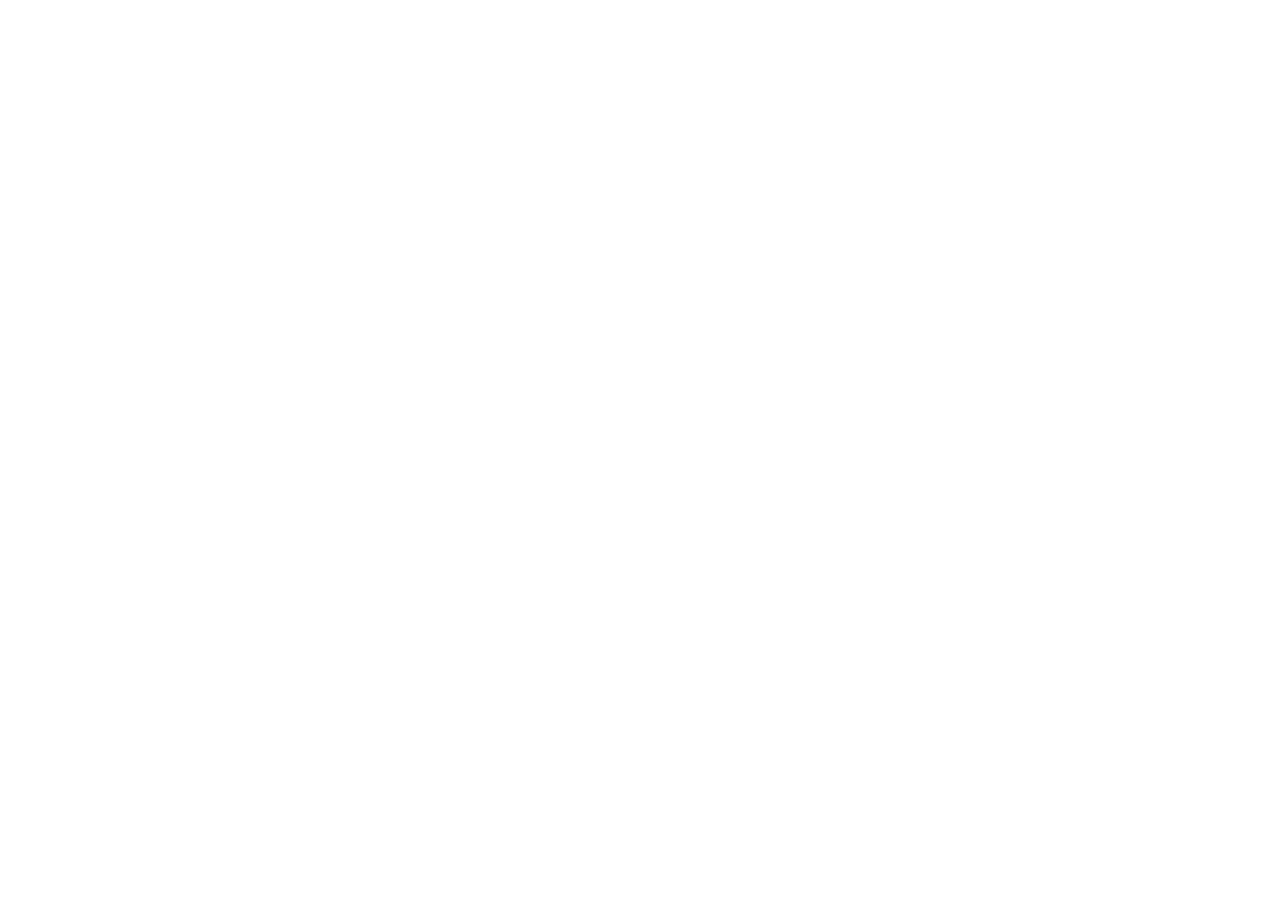
==== index.html @ d2daca12 "Initial commit" ====
<!DOCTYPE html>
<html lang="en">
  <head>
    <meta charset="UTF-8" />
    <meta http-equiv="X-UA-Compatible" content="IE=edge" />
    <meta name="viewport" content="width=device-width, initial-scale=1.0" />
    <link rel="stylesheet" href="./css/main.css">
    <title>Document</title>
  </head>

  <body></body>
</html>
---- css/main.css ----
/*! normalize.css v8.0.1 | MIT License | github.com/necolas/normalize.css */
/* Document
========================================================================== */
/**
 * 1. Correct the line height in all browsers.
 * 2. Prevent adjustments of font size after orientation changes in iOS.
 */
html {
  line-height: 1.15;
  /* 1 */
  -webkit-text-size-adjust: 100%;
  /* 2 */
}

/* Sections
========================================================================== */
/**
 * Remove the margin in all browsers.
 */
body {
  margin: 0;
}

/**
 * Render the `main` element consistently in IE.
 */
main {
  display: block;
}

/**
 * Correct the font size and margin on `h1` elements within `section` and
 * `article` contexts in Chrome, Firefox, and Safari.
 */
h1 {
  font-size: 2em;
  margin: 0.67em 0;
}

/* Grouping content
========================================================================== */
/**
 * 1. Add the correct box sizing in Firefox.
 * 2. Show the overflow in Edge and IE.
 */
hr {
  box-sizing: content-box;
  /* 1 */
  height: 0;
  /* 1 */
  overflow: visible;
  /* 2 */
}

/**
 * 1. Correct the inheritance and scaling of font size in all browsers.
 * 2. Correct the odd `em` font sizing in all browsers.
 */
pre {
  font-family: monospace, monospace;
  /* 1 */
  font-size: 1em;
  /* 2 */
}

/* Text-level semantics
========================================================================== */
/**
 * Remove the gray background on active links in IE 10.
 */
a {
  background-color: transparent;
}

/**
 * 1. Remove the bottom border in Chrome 57-
 * 2. Add the correct text decoration in Chrome, Edge, IE, Opera, and Safari.
 */
abbr[title] {
  border-bottom: none;
  /* 1 */
  text-decoration: underline;
  /* 2 */
  -webkit-text-decoration: underline dotted;
          text-decoration: underline dotted;
  /* 2 */
}

/**
 * Add the correct font weight in Chrome, Edge, and Safari.
 */
b,
strong {
  font-weight: bolder;
}

/**
 * 1. Correct the inheritance and scaling of font size in all browsers.
 * 2. Correct the odd `em` font sizing in all browsers.
 */
code,
kbd,
samp {
  font-family: monospace, monospace;
  /* 1 */
  font-size: 1em;
  /* 2 */
}

/**
 * Add the correct font size in all browsers.
 */
small {
  font-size: 80%;
}

/**
 * Prevent `sub` and `sup` elements from affecting the line height in
 * all browsers.
 */
sub,
sup {
  font-size: 75%;
  line-height: 0;
  position: relative;
  vertical-align: baseline;
}

sub {
  bottom: -0.25em;
}

sup {
  top: -0.5em;
}

/* Embedded content
========================================================================== */
/**
 * Remove the border on images inside links in IE 10.
 */
img {
  border-style: none;
}

/* Forms
========================================================================== */
/**
 * 1. Change the font styles in all browsers.
 * 2. Remove the margin in Firefox and Safari.
 */
button,
input,
optgroup,
select,
textarea {
  font-family: inherit;
  /* 1 */
  font-size: 100%;
  /* 1 */
  line-height: 1.15;
  /* 1 */
  margin: 0;
  /* 2 */
}

/**
 * Show the overflow in IE.
 * 1. Show the overflow in Edge.
 */
button,
input {
  /* 1 */
  overflow: visible;
}

/**
 * Remove the inheritance of text transform in Edge, Firefox, and IE.
 * 1. Remove the inheritance of text transform in Firefox.
 */
button,
select {
  /* 1 */
  text-transform: none;
}

/**
 * Correct the inability to style clickable types in iOS and Safari.
 */
button,
[type=button],
[type=reset],
[type=submit] {
  -webkit-appearance: button;
}

/**
 * Remove the inner border and padding in Firefox.
 */
button::-moz-focus-inner,
[type=button]::-moz-focus-inner,
[type=reset]::-moz-focus-inner,
[type=submit]::-moz-focus-inner {
  border-style: none;
  padding: 0;
}

/**
 * Restore the focus styles unset by the previous rule.
 */
button:-moz-focusring,
[type=button]:-moz-focusring,
[type=reset]:-moz-focusring,
[type=submit]:-moz-focusring {
  outline: 1px dotted ButtonText;
}

/**
 * Correct the padding in Firefox.
 */
fieldset {
  padding: 0.35em 0.75em 0.625em;
}

/**
 * 1. Correct the text wrapping in Edge and IE.
 * 2. Correct the color inheritance from `fieldset` elements in IE.
 * 3. Remove the padding so developers are not caught out when they zero out
 *    `fieldset` elements in all browsers.
 */
legend {
  box-sizing: border-box;
  /* 1 */
  color: inherit;
  /* 2 */
  display: table;
  /* 1 */
  max-width: 100%;
  /* 1 */
  padding: 0;
  /* 3 */
  white-space: normal;
  /* 1 */
}

/**
 * Add the correct vertical alignment in Chrome, Firefox, and Opera.
 */
progress {
  vertical-align: baseline;
}

/**
 * Remove the default vertical scrollbar in IE 10+.
 */
textarea {
  overflow: auto;
}

/**
 * 1. Add the correct box sizing in IE 10.
 * 2. Remove the padding in IE 10.
 */
[type=checkbox],
[type=radio] {
  box-sizing: border-box;
  /* 1 */
  padding: 0;
  /* 2 */
}

/**
 * Correct the cursor style of increment and decrement buttons in Chrome.
 */
[type=number]::-webkit-inner-spin-button,
[type=number]::-webkit-outer-spin-button {
  height: auto;
}

/**
 * 1. Correct the odd appearance in Chrome and Safari.
 * 2. Correct the outline style in Safari.
 */
[type=search] {
  -webkit-appearance: textfield;
  /* 1 */
  outline-offset: -2px;
  /* 2 */
}

/**
 * Remove the inner padding in Chrome and Safari on macOS.
 */
[type=search]::-webkit-search-decoration {
  -webkit-appearance: none;
}

/**
 * 1. Correct the inability to style clickable types in iOS and Safari.
 * 2. Change font properties to `inherit` in Safari.
 */
::-webkit-file-upload-button {
  -webkit-appearance: button;
  /* 1 */
  font: inherit;
  /* 2 */
}

/* Interactive
========================================================================== */
/*
 * Add the correct display in Edge, IE 10+, and Firefox.
 */
details {
  display: block;
}

/*
 * Add the correct display in all browsers.
 */
summary {
  display: list-item;
}

/* Misc
========================================================================== */
/**
 * Add the correct display in IE 10+.
 */
template {
  display: none;
}

/**
 * Add the correct display in IE 10.
 */
[hidden] {
  display: none;
}/*# sourceMappingURL=main.css.map */
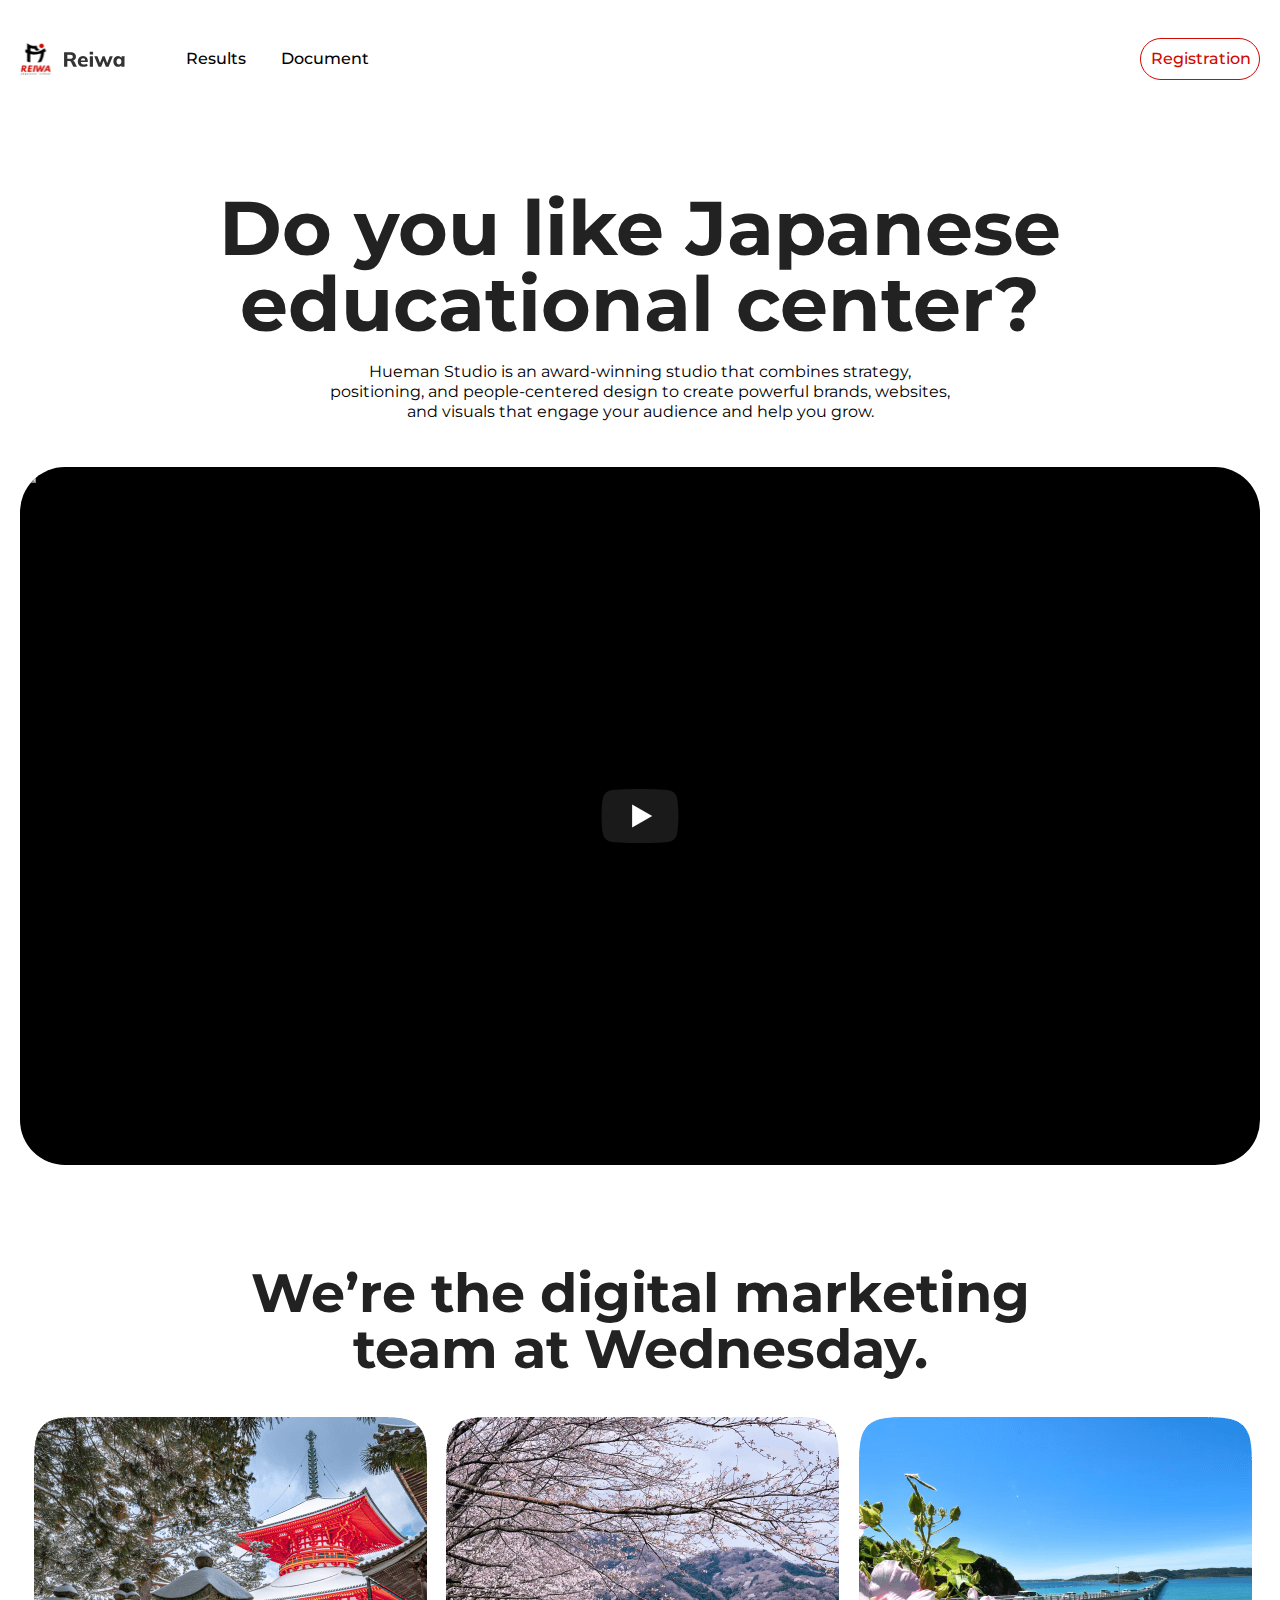
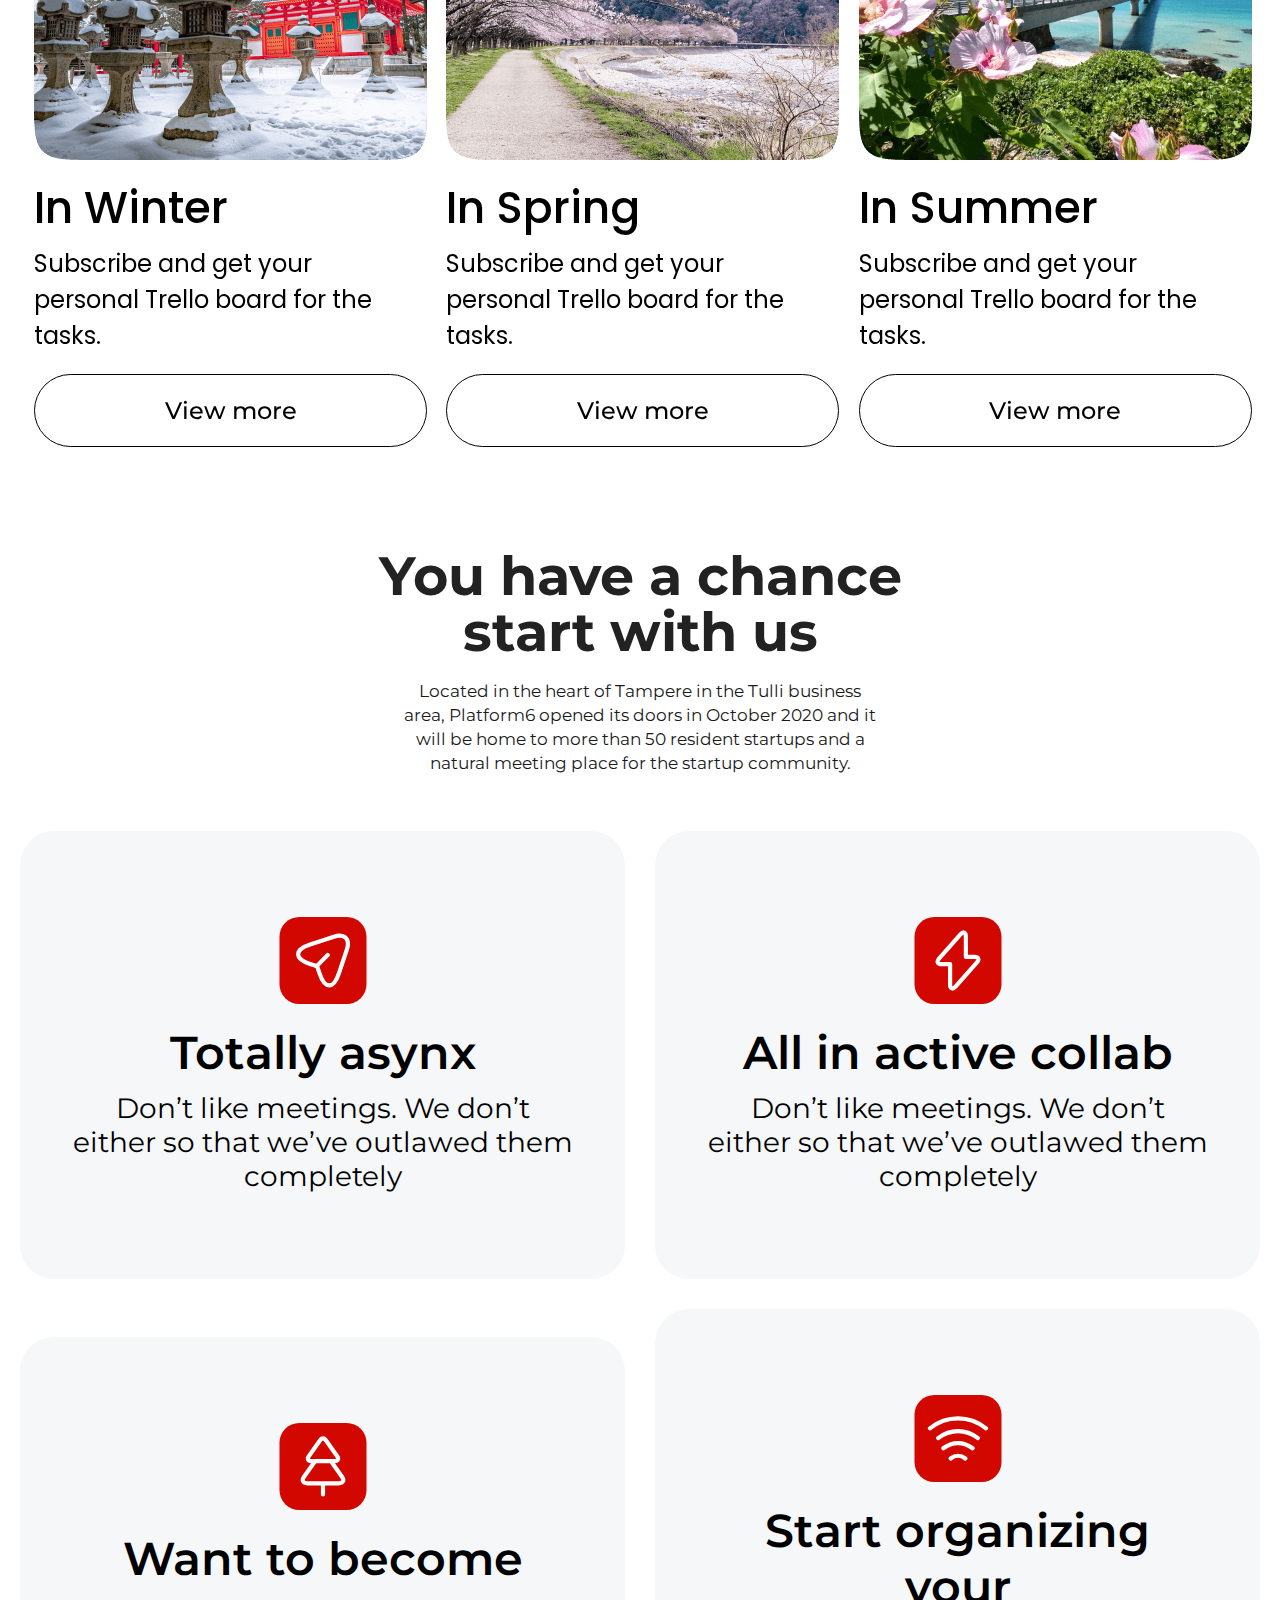
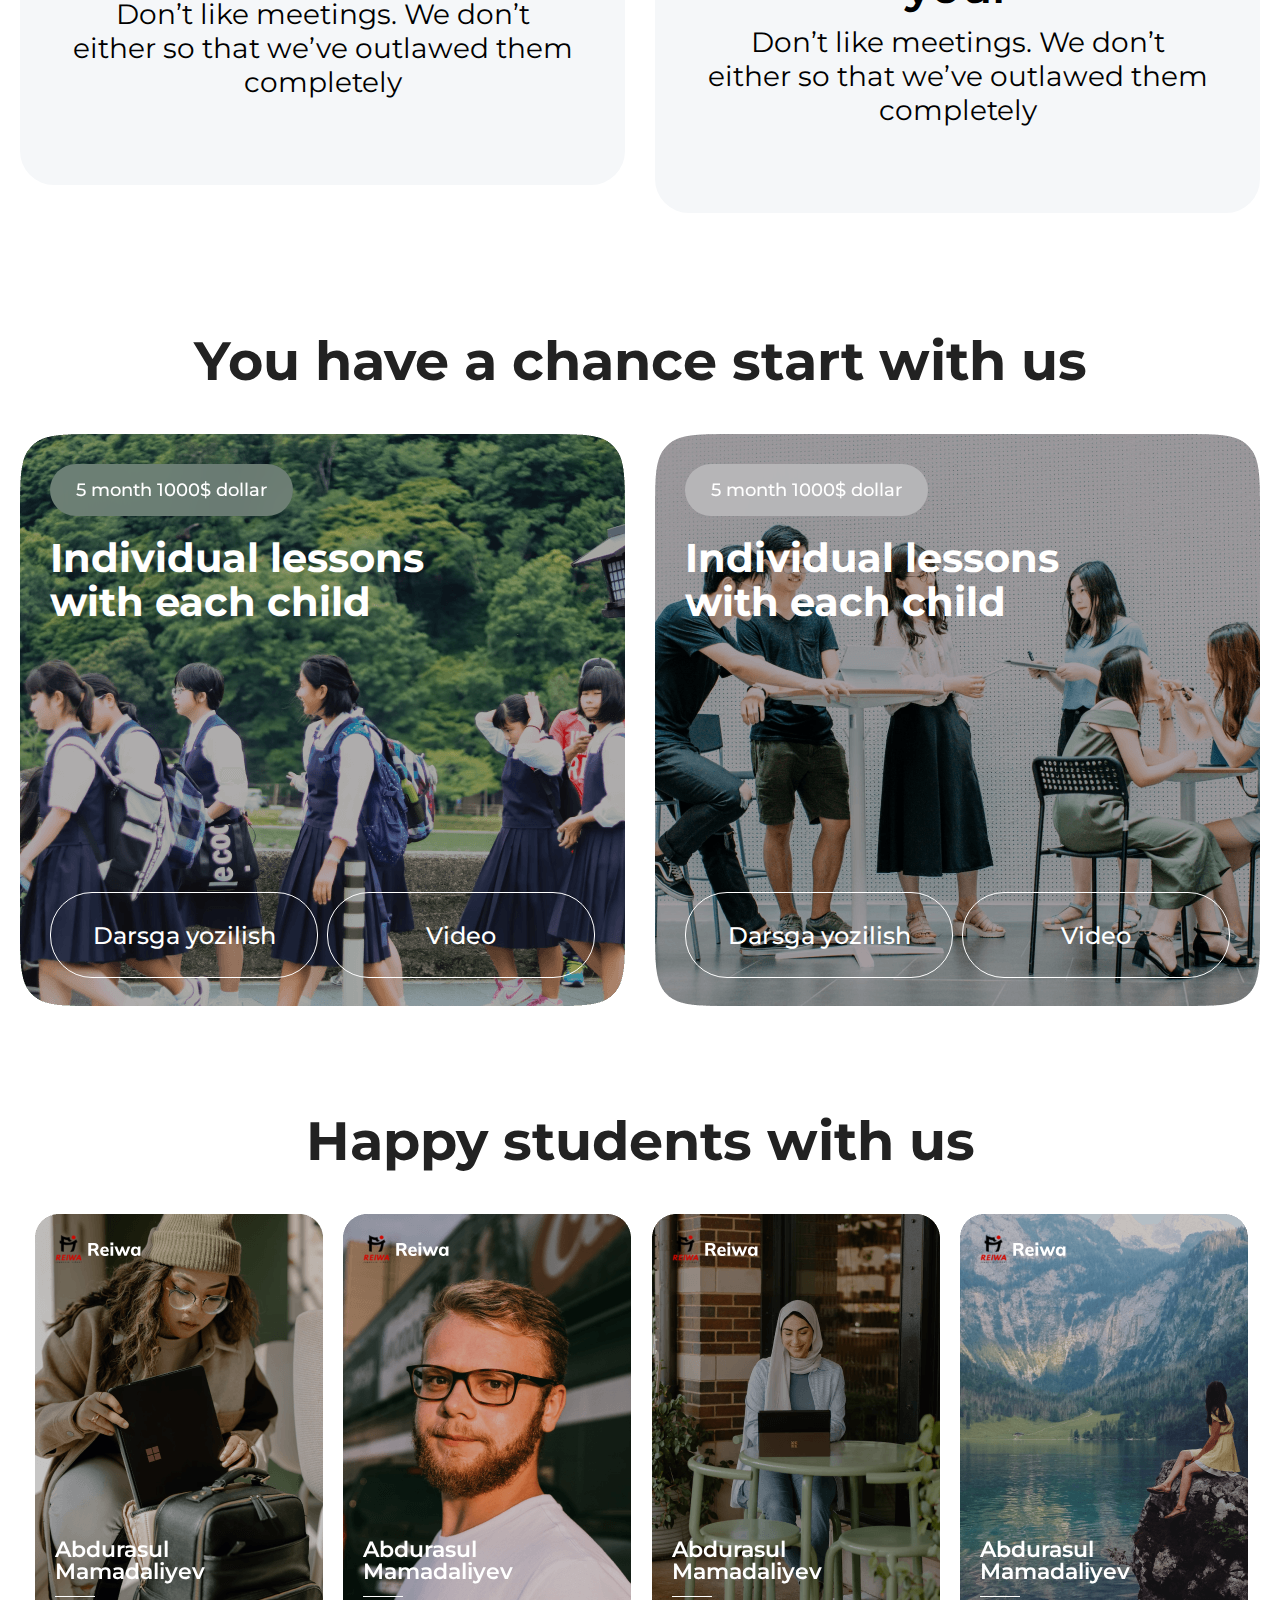
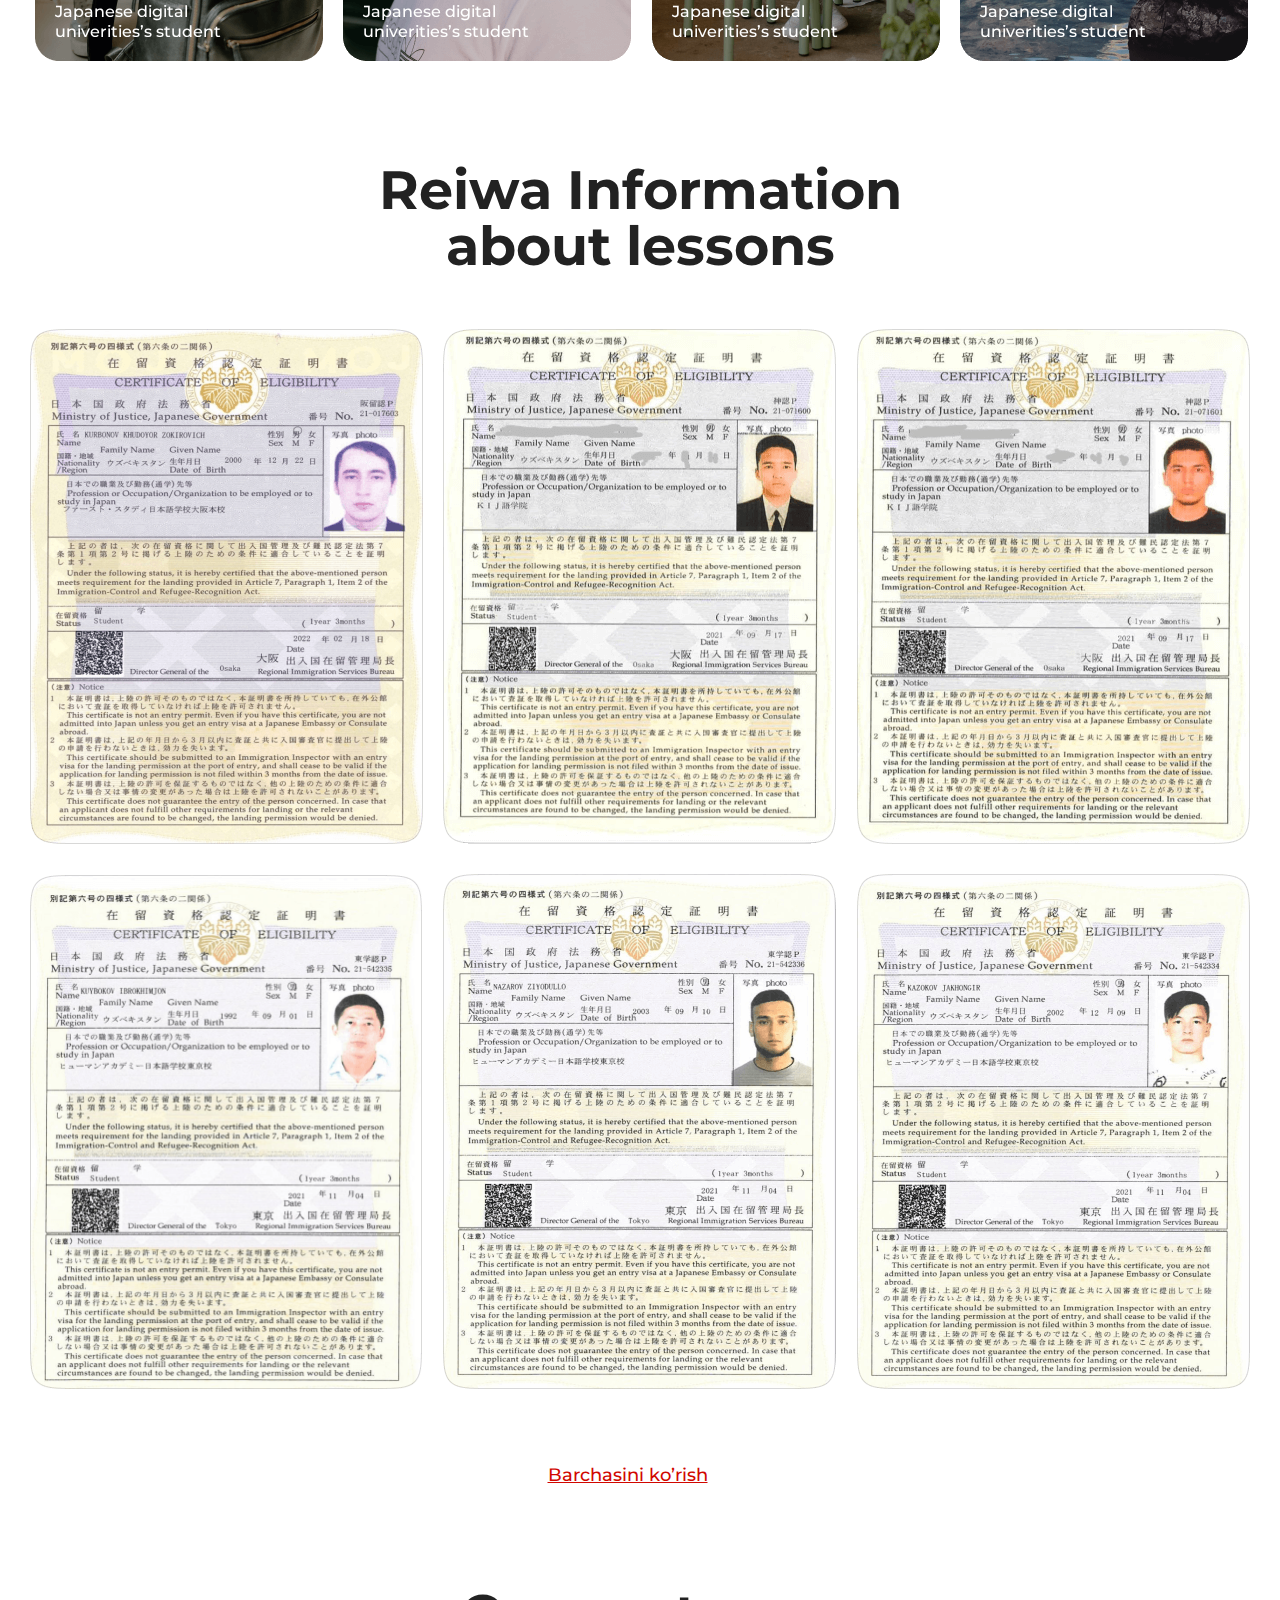
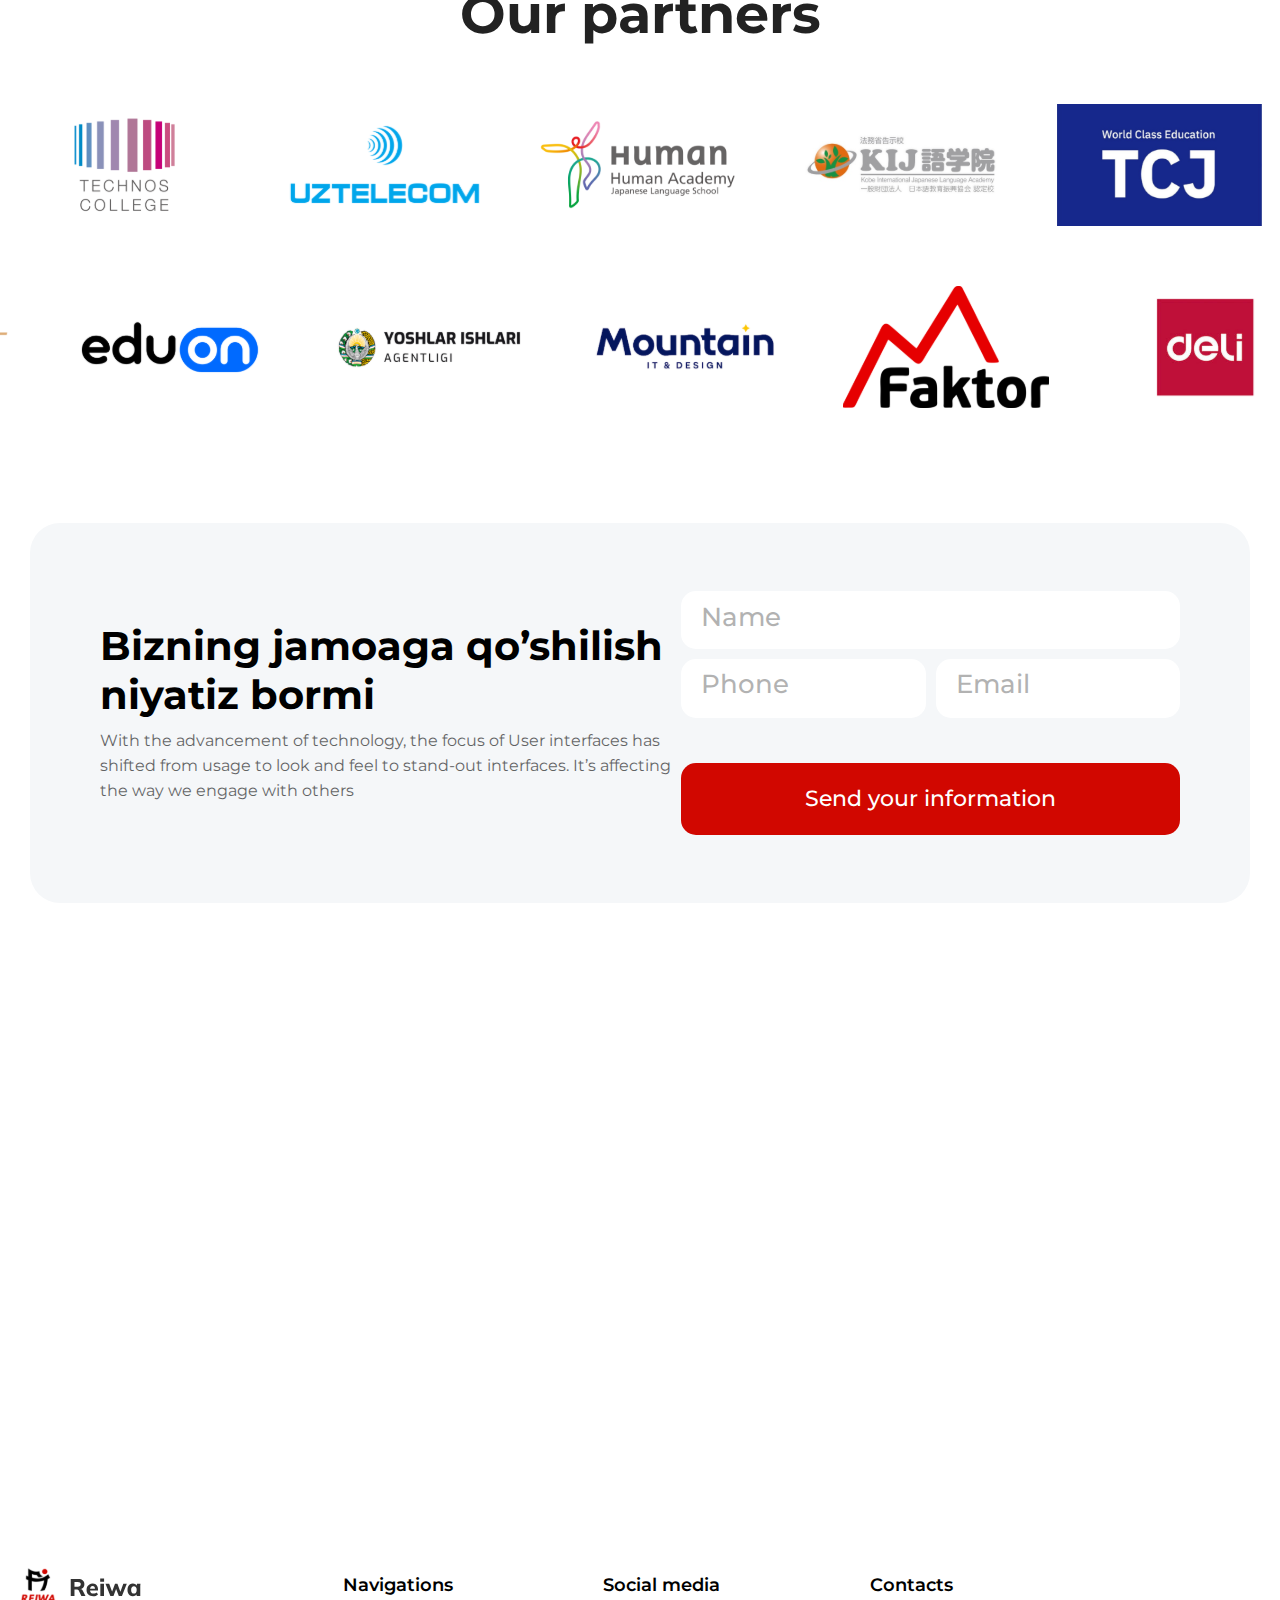
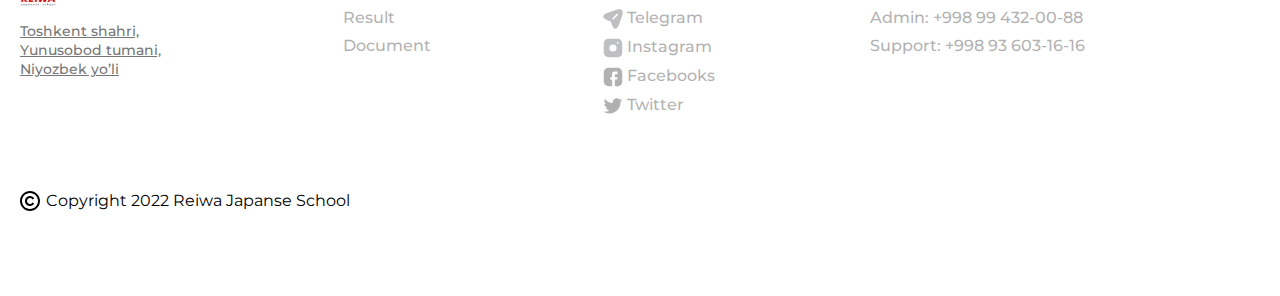
==== commit 32d57477: "Add all changes" ====
--- a/index.html
+++ b/index.html
@@ -1,12 +1,843 @@
 <!DOCTYPE html>
 <html lang="en">
-  <head>
-    <meta charset="UTF-8" />
-    <meta http-equiv="X-UA-Compatible" content="IE=edge" />
-    <meta name="viewport" content="width=device-width, initial-scale=1.0" />
-    <link rel="stylesheet" href="./css/main.css">
-    <title>Document</title>
-  </head>
+	<head>
+		<meta charset="UTF-8" />
+		<meta http-equiv="X-UA-Compatible" content="IE=edge" />
+		<meta name="viewport" content="width=device-width, initial-scale=1.0" />
+		<link rel="stylesheet" href="./slick/slick.css" />
+		<link rel="stylesheet" href="./slick/slick-theme.css" />
+		<link rel="stylesheet" href="./css/main.css" />
+		<link
+			rel="icon"
+			type="image/svg"
+			sizes="36x40"
+			href="./images/fivicon.svg"
+		/>
+		<title>Reiwa-Home page</title>
+	</head>
 
-  <body></body>
+	<body>
+		<!-- site-header -->
+		<header class="site-header" id="header">
+			<div class="container">
+				<div class="site-header__inner">
+					<a class="logo" href="./index.html">
+						<img
+							class="logo__link"
+							src="./images/Logo.svg"
+							alt="Site logotype"
+							width="122"
+							height="40"
+						/>
+					</a>
+
+					<nav class="navbar">
+						<ul class="navbar__list">
+							<li class="navbar__item">
+								<a class="navbar__link" href="./results.html">Results</a>
+							</li>
+							<li class="navbar__item">
+								<a class="navbar__link" href="./document.html">Document</a>
+							</li>
+						</ul>
+						<a class="registration" href="#registration">Registration</a>
+					</nav>
+					<button class="burger-btn">
+						<span class="burger-btn__item"></span>
+						<span class="burger-btn__item"></span>
+						<span class="burger-btn__item"></span>
+					</button>
+				</div>
+			</div>
+		</header>
+		<!-- /site-header -->
+
+		<!-- site-main -->
+		<main class="site-main">
+			<!-- up-btn -->
+			<div class="arrow-wrapper">
+				<a class="arrow" href="#header"></a>
+			</div>
+			<!-- /up-btn -->
+			<!-- hero-section -->
+			<section class="hero">
+				<div class="container">
+					<div class="hero__inner">
+						<h1 class="hero__title">
+							Do you like Japanese educational center?
+						</h1>
+						<div class="hero__text-wrapper">
+							<p class="hero__text">
+								Hueman Studio is an award-winning studio that combines strategy,
+								positioning, and people-centered design to create powerful
+								brands, websites, and visuals that engage your audience and help
+								you grow.
+							</p>
+
+							<a class="hero__registration" href="#registration"
+								>Registration</a
+							>
+						</div>
+						<div class="hero__video">
+							<a class="hero__video-link" href="https://youtu.be/sQtRLUgGx6s">
+								<picture>
+									<source
+										srcset="
+											https://i.ytimg.com/vi_webp/sQtRLUgGx6s/maxresdefault.webp
+										"
+										type="image/webp"
+									/>
+									<img
+										class="hero__video-content"
+										src="https://i.ytimg.com/vi/sQtRLUgGx6s/maxresdefault.jpg"
+										alt="FIRST GRANT"
+									/>
+								</picture>
+							</a>
+							<button class="hero__video-btn" aria-label="play video">
+								<svg
+									xmlns="http://www.w3.org/2000/svg"
+									height="100"
+									width="100"
+									viewBox="-35.20005 -41.33325 305.0671 247.9995"
+								>
+									<path
+										class="svg-bg"
+										d="M229.763 25.817c-2.699-10.162-10.65-18.165-20.748-20.881C190.716 0 117.333 0 117.333 0S43.951 0 25.651 4.936C15.553 7.652 7.6 15.655 4.903 25.817 0 44.236 0 82.667 0 82.667s0 38.429 4.903 56.85C7.6 149.68 15.553 157.681 25.65 160.4c18.3 4.934 91.682 4.934 91.682 4.934s73.383 0 91.682-4.934c10.098-2.718 18.049-10.72 20.748-20.882 4.904-18.421 4.904-56.85 4.904-56.85s0-38.431-4.904-56.85"
+										fill="currentColor"
+									/>
+									<path
+										class="svg-center"
+										d="M93.333 117.559l61.333-34.89-61.333-34.894z"
+										fill="#fff"
+									/>
+								</svg>
+							</button>
+						</div>
+					</div>
+				</div>
+			</section>
+			<!--/hero-section  -->
+			<!-- marketing-section -->
+			<section class="marketing">
+				<div class="container">
+					<div class="marketing__inner">
+						<div class="marketing__title-wrapper">
+							<h2 class="marketing__title">
+								We’re the digital marketing team at Wednesday.
+							</h2>
+						</div>
+						<ul class="marketing__list">
+							<li class="marketing__item">
+								<img
+									class="marketing__item-img"
+									src="./images/marketing1.png"
+									alt="Winter image"
+									width="393"
+									height="343"
+								/>
+								<h3 class="marketing__item-title">In Winter</h3>
+								<div class="marketing__item-textwrapper">
+									<p class="marketing__item-text">
+										Subscribe and get your personal Trello board for the tasks.
+									</p>
+								</div>
+								<a class="marketing__item-link" href="./document.html"
+									>View more</a
+								>
+							</li>
+							<li class="marketing__item">
+								<img
+									class="marketing__item-img"
+									src="./images/marketing2.png"
+									alt="Spring image"
+									width="393"
+									height="343"
+								/>
+								<h3 class="marketing__item-title">In Spring</h3>
+								<div class="marketing__item-textwrapper">
+									<p class="marketing__item-text">
+										Subscribe and get your personal Trello board for the tasks.
+									</p>
+								</div>
+								<a class="marketing__item-link" href="./document.html"
+									>View more</a
+								>
+							</li>
+							<li class="marketing__item">
+								<img
+									class="marketing__item-img"
+									src="./images/marketing3.png"
+									alt="Summer image"
+									width="393"
+									height="343"
+								/>
+								<h3 class="marketing__item-title">In Summer</h3>
+								<div class="marketing__item-textwrapper">
+									<p class="marketing__item-text">
+										Subscribe and get your personal Trello board for the tasks.
+									</p>
+								</div>
+								<a class="marketing__item-link" href="./document.html"
+									>View more</a
+								>
+							</li>
+							<li class="marketing__item">
+								<img
+									class="marketing__item-img"
+									src="./images/marketing4.png"
+									alt="Summer image"
+									width="393"
+									height="343"
+								/>
+								<h3 class="marketing__item-title">In Autumn</h3>
+								<div class="marketing__item-textwrapper">
+									<p class="marketing__item-text">
+										Subscribe and get your personal Trello board for the tasks.
+									</p>
+								</div>
+								<a class="marketing__item-link" href="./document.html"
+									>View more</a
+								>
+							</li>
+						</ul>
+					</div>
+				</div>
+			</section>
+			<!--/marketing-section  -->
+			<!-- start-section -->
+			<section class="start">
+				<div class="container">
+					<div class="start__inner">
+						<div class="start__top-wrapper">
+							<h2 class="start__title">You have a chance start with us</h2>
+							<div class="start__text-wrapper">
+								<p class="start__text">
+									Located in the heart of Tampere in the Tulli business area,
+									Platform6 opened its doors in October 2020 and it will be home
+									to more than 50 resident startups and a natural meeting place
+									for the startup community.
+								</p>
+							</div>
+						</div>
+						<ul class="start__list">
+							<li class="start__item">
+								<div class="start__item-content">
+									<h3 class="start__item-title">Totally asynx</h3>
+									<p class="start__item-text">
+										Don’t like meetings. We don’t either so that we’ve outlawed
+										them completely
+									</p>
+								</div>
+							</li>
+							<li class="start__item">
+								<div class="start__item-content">
+									<h3 class="start__item-title">All in active collab</h3>
+									<p class="start__item-text">
+										Don’t like meetings. We don’t either so that we’ve outlawed
+										them completely
+									</p>
+								</div>
+							</li>
+							<li class="start__item">
+								<div class="start__item-content">
+									<h3 class="start__item-title">Want to become</h3>
+									<p class="start__item-text">
+										Don’t like meetings. We don’t either so that we’ve outlawed
+										them completely
+									</p>
+								</div>
+							</li>
+							<li class="start__item">
+								<div class="start__item-content">
+									<h3 class="start__item-title">Start organizing your</h3>
+									<p class="start__item-text">
+										Don’t like meetings. We don’t either so that we’ve outlawed
+										them completely
+									</p>
+								</div>
+							</li>
+						</ul>
+					</div>
+				</div>
+			</section>
+			<!--/start-section  -->
+			<!-- chance-section -->
+			<section class="chance">
+				<div class="container">
+					<div class="chance__inner">
+						<h2 class="chance__title">You have a chance start with us</h2>
+						<ul class="chance__list">
+							<li class="chance__item">
+								<span class="chance__item-top">5 month 1000$ dollar</span>
+								<div class="chance__item-titlewrapper">
+									<h3 class="chance__item-title">
+										Individual lessons with each child
+									</h3>
+								</div>
+								<div class="chance__item-links">
+									<a
+										class="chance__item-link chance__item-link--active"
+										href="#registration"
+										>Darsga yozilish</a
+									>
+									<a
+										class="chance__item-link"
+										href="https://www.youtube.com/channel/UC7RzMmi8ThDvw_z_fmaCp4w"
+										target="_blank"
+										>Video</a
+									>
+								</div>
+							</li>
+							<li class="chance__item">
+								<span class="chance__item-top">5 month 1000$ dollar</span>
+								<div class="chance__item-titlewrapper">
+									<h3 class="chance__item-title">
+										Individual lessons with each child
+									</h3>
+								</div>
+								<div class="chance__item-links">
+									<a
+										class="chance__item-link chance__item-link--active"
+										href="#registration"
+										>Darsga yozilish</a
+									>
+									<a
+										class="chance__item-link"
+										href="https://www.youtube.com/channel/UC7RzMmi8ThDvw_z_fmaCp4w"
+										target="_blank"
+										>Video</a
+									>
+								</div>
+							</li>
+						</ul>
+					</div>
+				</div>
+			</section>
+			<!-- /chance-section -->
+			<!-- students-section -->
+			<section class="students">
+				<div class="container">
+					<div class="students__inner">
+						<h2 class="students__title">Happy students with us</h2>
+						<ul class="students__list">
+							<li class="students__item">
+								<img
+									class="students__item-bg"
+									src="./images/student1.png"
+									alt="Student"
+									width="288"
+									height="447"
+								/>
+								<img
+									class="students__item-img"
+									src="./images/Logo-mini.svg"
+									alt="logotype"
+									width="92"
+									height="30"
+								/>
+								<div class="students__item-content">
+									<h3 class="students__item-title">Abdurasul Mamadaliyev</h3>
+									<span class="students__item-line"></span>
+									<p class="students__item-text">
+										Japanese digital univerities’s student
+									</p>
+								</div>
+							</li>
+							<li class="students__item">
+								<img
+									class="students__item-bg"
+									src="./images/student2.png"
+									alt="Student"
+									width="288"
+									height="447"
+								/>
+								<img
+									class="students__item-img"
+									src="./images/Logo-mini.svg"
+									alt="logotype"
+									width="92"
+									height="30"
+								/>
+								<div class="students__item-content">
+									<h3 class="students__item-title">Abdurasul Mamadaliyev</h3>
+									<span class="students__item-line"></span>
+									<p class="students__item-text">
+										Japanese digital univerities’s student
+									</p>
+								</div>
+							</li>
+							<li class="students__item">
+								<img
+									class="students__item-bg"
+									src="./images/student3.png"
+									alt="Student"
+									width="288"
+									height="447"
+								/>
+								<img
+									class="students__item-img"
+									src="./images/Logo-mini.svg"
+									alt="logotype"
+									width="92"
+									height="30"
+								/>
+								<div class="students__item-content">
+									<h3 class="students__item-title">Abdurasul Mamadaliyev</h3>
+									<span class="students__item-line"></span>
+									<p class="students__item-text">
+										Japanese digital univerities’s student
+									</p>
+								</div>
+							</li>
+							<li class="students__item">
+								<img
+									class="students__item-bg"
+									src="./images/student4.png"
+									alt="Student"
+									width="288"
+									height="447"
+								/>
+								<img
+									class="students__item-img"
+									src="./images/Logo-mini.svg"
+									alt="logotype"
+									width="92"
+									height="30"
+								/>
+								<div class="students__item-content">
+									<h3 class="students__item-title">Abdurasul Mamadaliyev</h3>
+									<span class="students__item-line"></span>
+									<p class="students__item-text">
+										Japanese digital univerities’s student
+									</p>
+								</div>
+							</li>
+							<li class="students__item">
+								<img
+									class="students__item-bg"
+									src="./images/student5.png"
+									alt="Student"
+									width="288"
+									height="447"
+								/>
+								<img
+									class="students__item-img"
+									src="./images/Logo-mini.svg"
+									alt="logotype"
+									width="92"
+									height="30"
+								/>
+								<div class="students__item-content">
+									<h3 class="students__item-title">Abdurasul Mamadaliyev</h3>
+									<span class="students__item-line"></span>
+									<p class="students__item-text">
+										Japanese digital univerities’s student
+									</p>
+								</div>
+							</li>
+						</ul>
+					</div>
+				</div>
+			</section>
+			<!-- /students-section -->
+			<!-- info-section -->
+			<section class="info">
+				<div class="container">
+					<div class="info__inner">
+						<div class="info__title-wrapper">
+							<h2 class="info__title">Reiwa Information about lessons</h2>
+						</div>
+						<ul class="info__list">
+							<li class="info__item">
+								<img
+									class="info__item-img"
+									src="./images/info1.png"
+									alt="students"
+									width="393"
+									height="515"
+								/>
+							</li>
+							<li class="info__item">
+								<img
+									class="info__item-img"
+									src="./images/info2.png"
+									alt="students"
+									width="393"
+									height="515"
+								/>
+							</li>
+							<li class="info__item">
+								<img
+									class="info__item-img"
+									src="./images/info3.png"
+									alt="students"
+									width="393"
+									height="515"
+								/>
+							</li>
+							<li class="info__item">
+								<img
+									class="info__item-img"
+									src="./images/info4.png"
+									alt="students"
+									width="392"
+									height="515"
+								/>
+							</li>
+							<li class="info__item">
+								<img
+									class="info__item-img"
+									src="./images/info5.png"
+									alt="students"
+									width="393"
+									height="515"
+								/>
+							</li>
+							<li class="info__item">
+								<img
+									class="info__item-img"
+									src="./images/info6.png"
+									alt="students"
+									width="393"
+									height="515"
+								/>
+							</li>
+						</ul>
+						<a class="info__link" href="./results.html">Barchasini ko’rish</a>
+					</div>
+				</div>
+			</section>
+			<!-- /info-section -->
+			<!-- partners-section -->
+			<section class="partners">
+				<div class="partners__inner">
+					<h2 class="partners__title">Our partners</h2>
+					<div class="partners__content">
+						<ul class="partners__top">
+							<li class="partners__top-item">
+								<img
+									class="partners__top-itemimg"
+									src="./images/logo1.svg"
+									alt="Partners logotype"
+									width="258"
+									height="190"
+								/>
+							</li>
+							<li class="partners__top-item">
+								<img
+									class="partners__top-itemimg"
+									src="./images/logo2.svg"
+									alt="Partners logotype"
+									width="258"
+									height="190"
+								/>
+							</li>
+							<li class="partners__top-item">
+								<img
+									class="partners__top-itemimg"
+									src="./images/logo3.svg"
+									alt="Partners logotype"
+									width="258"
+									height="190"
+								/>
+							</li>
+							<li class="partners__top-item">
+								<img
+									class="partners__top-itemimg"
+									src="./images/logo4.svg"
+									alt="Partners logotype"
+									width="258"
+									height="190"
+								/>
+							</li>
+							<li class="partners__top-item">
+								<img
+									class="partners__top-itemimg"
+									src="./images/logo5.svg"
+									alt="Partners logotype"
+									width="258"
+									height="190"
+								/>
+							</li>
+							<li class="partners__top-item">
+								<img
+									class="partners__top-itemimg"
+									src="./images/logo6.svg"
+									alt="Partners logotype"
+									width="258"
+									height="190"
+								/>
+							</li>
+						</ul>
+						<ul class="partners__bottom" dir="rtl">
+							<li class="partners__bottom-item">
+								<img
+									class="partners__bottom-itemimg"
+									src="./images/logo7.svg"
+									alt="Partners logotype"
+									width="258"
+									height="190"
+								/>
+							</li>
+							<li class="partners__bottom-item">
+								<img
+									class="partners__bottom-itemimg"
+									src="./images/logo8.svg"
+									alt="Partners logotype"
+									width="258"
+									height="190"
+								/>
+							</li>
+							<li class="partners__bottom-item">
+								<img
+									class="partners__bottom-itemimg"
+									src="./images/logo9.svg"
+									alt="Partners logotype"
+									width="258"
+									height="190"
+								/>
+							</li>
+							<li class="partners__bottom-item">
+								<img
+									class="partners__bottom-itemimg"
+									src="./images/logo10.svg"
+									alt="Partners logotype"
+									width="258"
+									height="190"
+								/>
+							</li>
+							<li class="partners__bottom-item">
+								<img
+									class="partners__bottom-itemimg"
+									src="./images/logo11.svg"
+									alt="Partners logotype"
+									width="258"
+									height="190"
+								/>
+							</li>
+							<li class="partners__bottom-item">
+								<img
+									class="partners__bottom-itemimg"
+									src="./images/logo12.svg"
+									alt="Partners logotype"
+									width="258"
+									height="190"
+								/>
+							</li>
+						</ul>
+					</div>
+				</div>
+			</section>
+			<!-- /partners-section -->
+			<!-- team-section -->
+			<section class="team" id="registration">
+				<div class="team__inner">
+					<div class="team__content-wrapper">
+						<div class="team__content">
+							<h2 class="team__content-title">
+								Bizning jamoaga qo’shilish niyatiz bormi
+							</h2>
+							<p class="team__content-text">
+								With the advancement of technology, the focus of User interfaces
+								has shifted from usage to look and feel to stand-out interfaces.
+								It’s affecting the way we engage with others
+							</p>
+						</div>
+						<form
+							class="team__form"
+							action="https://echo.htmlacademy.ru/"
+							method="post"
+						>
+							<input
+								class="name"
+								type="text"
+								aria-label="Enter your name"
+								placeholder="Name"
+								name="user_name"
+							/>
+							<div class="team__inputs">
+								<input
+									class="tel"
+									type="tel"
+									aria-label="Enter your phone number"
+									placeholder="Phone"
+									name="user_phone"
+								/>
+								<input
+									class="email"
+									type="email"
+									aria-label="Enter your email"
+									placeholder="Email"
+									name="user_email"
+								/>
+							</div>
+							<button class="send" type="submit">Send your information</button>
+						</form>
+					</div>
+				</div>
+			</section>
+			<!-- /team-section -->
+			<!-- navigation-section -->
+			<section class="navigation">
+				<div class="navigation__inner">
+					<iframe
+						class="navigation__iframe"
+						src="https://www.google.com/maps/embed?pb=!1m18!1m12!1m3!1d224.26099124534016!2d69.25395278442396!3d41.339809537491!2m3!1f0!2f0!3f0!3m2!1i1024!2i768!4f13.1!3m3!1m2!1s0x38ae8b4978aa126d%3A0xd31c156129e42d9f!2sIQOS%20Store!5e0!3m2!1sru!2s!4v1667151632203!5m2!1sru!2s"
+						width="1380"
+						height="530"
+						style="border: 0"
+						allowfullscreen=""
+						loading="lazy"
+						referrerpolicy="no-referrer-when-downgrade"
+					></iframe>
+				</div>
+			</section>
+			<!-- /navigation-section -->
+		</main>
+		<!-- /site-main -->
+
+		<!-- site-footer -->
+		<footer class="site-footer">
+			<div class="container">
+				<div class="site-footer__inner">
+					<div class="site-footer__logo-content">
+						<a class="site-footer__logo" href="./index.html">
+							<img
+								class="site-footer__logoimg"
+								src="./images/Logo.svg"
+								alt="Logotype"
+								width="122"
+								height="40"
+							/>
+						</a>
+						<p class="site-footer__logo-text">
+							Toshkent shahri, Yunusobod tumani, Niyozbek yo’li
+						</p>
+					</div>
+					<div class="site-footer__center">
+						<div class="site-footer__navigations">
+							<strong class="site-footer__navigations-title"
+								>Navigations</strong
+							>
+							<ul class="site-footer__navigations-list">
+								<li class="site-footer__navigations-item">
+									<a class="site-footer__navigations-link" href="./results.html"
+										>Result</a
+									>
+								</li>
+								<li class="site-footer__navigations-item">
+									<a
+										class="site-footer__navigations-link"
+										href="./document.html"
+										>Document</a
+									>
+								</li>
+							</ul>
+						</div>
+						<div class="site-footer__social">
+							<strong class="site-footer__social-title">Social media</strong>
+							<ul class="site-footer__social-list">
+								<li class="site-footer__social-item">
+									<a
+										class="site-footer__social-link"
+										href="https://www.telegram.org"
+										target="_blank"
+									>
+										<img
+											class="site-footer__social-img"
+											src="./images/telegram-footer.svg"
+											alt="Telegram icon"
+											width="20"
+											height="20"
+										/>
+										Telegram
+									</a>
+								</li>
+								<li class="site-footer__social-item">
+									<a
+										class="site-footer__social-link"
+										href="https://www.instagram.com"
+										target="_blank"
+									>
+										<img
+											class="site-footer__social-img"
+											src="./images/instagram.svg"
+											alt="Instagram icon"
+											width="20"
+											height="20"
+										/>
+										Instagram
+									</a>
+								</li>
+								<li class="site-footer__social-item">
+									<a
+										class="site-footer__social-link"
+										href="https://www.facebook.com"
+										target="_blank"
+									>
+										<img
+											class="site-footer__social-img"
+											src="./images/facebook.svg"
+											alt="Facebook icon"
+											width="20"
+											height="20"
+										/>
+										Facebooks
+									</a>
+								</li>
+								<li class="site-footer__social-item">
+									<a
+										class="site-footer__social-link"
+										href="https://www.twitter.com"
+										target="_blank"
+									>
+										<img
+											class="site-footer__social-img"
+											src="./images/twitter.svg"
+											alt="Twitter icon"
+											width="20"
+											height="20"
+										/>
+										Twitter
+									</a>
+								</li>
+							</ul>
+						</div>
+					</div>
+					<div class="site-footer__contacts">
+						<strong class="site-footer__contacts-title">Contacts</strong>
+						<ul class="site-footer__contacts-list">
+							<li class="site-footer__contacts-item">
+								<a class="site-footer__contacts-link" href="tel:998994320088"
+									>Admin: +998 99 432-00-88
+								</a>
+							</li>
+							<li class="site-footer__contacts-item">
+								<a class="site-footer__contacts-link" href="tel:998936031616"
+									>Support: +998 93 603-16-16
+								</a>
+							</li>
+						</ul>
+					</div>
+				</div>
+				<div class="site-footer__bottom">
+					<img
+						class="site-footer__bottom-img"
+						src="./images/footer-bottom.svg"
+						alt="Icon"
+						width="20"
+						height="20"
+					/>
+					<span class="site-footer__bottom-text">
+						Copyright 2022 Reiwa Japanse School
+					</span>
+				</div>
+			</div>
+		</footer>
+		<!-- /site-footer -->
+		<script src="./slick/jquery.min.js"></script>
+		<script src="./slick/slick.min.js"></script>
+		<script src="./js/main.js"></script>
+	</body>
 </html>
--- a/css/main.css
+++ b/css/main.css
@@ -1,3 +1,51 @@
+/* montserrat-regular - latin */
+@font-face {
+  font-family: "Montserrat";
+  font-style: normal;
+  font-weight: 400;
+  src: url("../fonts/montserrat-v25-latin-regular.eot"); /* IE9 Compat Modes */
+  src: local(""), url("../fonts/montserrat-v25-latin-regular.eot?#iefix") format("embedded-opentype"), url("../fonts/montserrat-v25-latin-regular.woff2") format("woff2"), url("../fonts/montserrat-v25-latin-regular.woff") format("woff"), url("../fonts/montserrat-v25-latin-regular.ttf") format("truetype"), url("../fonts/montserrat-v25-latin-regular.svg#Montserrat") format("svg"); /* Legacy iOS */
+}
+/* montserrat-500 - latin */
+@font-face {
+  font-family: "Montserrat";
+  font-style: normal;
+  font-weight: 500;
+  src: url("../fonts/montserrat-v25-latin-500.eot"); /* IE9 Compat Modes */
+  src: local(""), url("../fonts/montserrat-v25-latin-500.eot?#iefix") format("embedded-opentype"), url("../fonts/montserrat-v25-latin-500.woff2") format("woff2"), url("../fonts/montserrat-v25-latin-500.woff") format("woff"), url("../fonts/montserrat-v25-latin-500.ttf") format("truetype"), url("../fonts/montserrat-v25-latin-500.svg#Montserrat") format("svg"); /* Legacy iOS */
+}
+/* montserrat-600 - latin */
+@font-face {
+  font-family: "Montserrat";
+  font-style: normal;
+  font-weight: 600;
+  src: url("../fonts/montserrat-v25-latin-600.eot"); /* IE9 Compat Modes */
+  src: local(""), url("../fonts/montserrat-v25-latin-600.eot?#iefix") format("embedded-opentype"), url("../fonts/montserrat-v25-latin-600.woff2") format("woff2"), url("../fonts/montserrat-v25-latin-600.woff") format("woff"), url("../fonts/montserrat-v25-latin-600.ttf") format("truetype"), url("../fonts/montserrat-v25-latin-600.svg#Montserrat") format("svg"); /* Legacy iOS */
+}
+/* montserrat-700 - latin */
+@font-face {
+  font-family: "Montserrat";
+  font-style: normal;
+  font-weight: 700;
+  src: url("../fonts/montserrat-v25-latin-700.eot"); /* IE9 Compat Modes */
+  src: local(""), url("../fonts/montserrat-v25-latin-700.eot?#iefix") format("embedded-opentype"), url("../fonts/montserrat-v25-latin-700.woff2") format("woff2"), url("../fonts/montserrat-v25-latin-700.woff") format("woff"), url("../fonts/montserrat-v25-latin-700.ttf") format("truetype"), url("../fonts/montserrat-v25-latin-700.svg#Montserrat") format("svg"); /* Legacy iOS */
+}
+/* poppins-regular - latin */
+@font-face {
+  font-family: "Poppins";
+  font-style: normal;
+  font-weight: 400;
+  src: url("../fonts/poppins-v20-latin-regular.eot"); /* IE9 Compat Modes */
+  src: local(""), url("../fonts/poppins-v20-latin-regular.eot?#iefix") format("embedded-opentype"), url("../fonts/poppins-v20-latin-regular.woff2") format("woff2"), url("../fonts/poppins-v20-latin-regular.woff") format("woff"), url("../fonts/poppins-v20-latin-regular.ttf") format("truetype"), url("../fonts/poppins-v20-latin-regular.svg#Poppins") format("svg"); /* Legacy iOS */
+}
+/* poppins-500 - latin */
+@font-face {
+  font-family: "Poppins";
+  font-style: normal;
+  font-weight: 500;
+  src: url("../fonts/poppins-v20-latin-500.eot"); /* IE9 Compat Modes */
+  src: local(""), url("../fonts/poppins-v20-latin-500.eot?#iefix") format("embedded-opentype"), url("../fonts/poppins-v20-latin-500.woff2") format("woff2"), url("../fonts/poppins-v20-latin-500.woff") format("woff"), url("../fonts/poppins-v20-latin-500.ttf") format("truetype"), url("../fonts/poppins-v20-latin-500.svg#Poppins") format("svg"); /* Legacy iOS */
+}
 /*! normalize.css v8.0.1 | MIT License | github.com/necolas/normalize.css */
 /* Document
 ========================================================================== */
@@ -6,10 +54,8 @@
  * 2. Prevent adjustments of font size after orientation changes in iOS.
  */
 html {
-  line-height: 1.15;
-  /* 1 */
-  -webkit-text-size-adjust: 100%;
-  /* 2 */
+  line-height: 1.15; /* 1 */
+  -webkit-text-size-adjust: 100%; /* 2 */
 }
 
 /* Sections
@@ -44,12 +90,9 @@
  * 2. Show the overflow in Edge and IE.
  */
 hr {
-  box-sizing: content-box;
-  /* 1 */
-  height: 0;
-  /* 1 */
-  overflow: visible;
-  /* 2 */
+  box-sizing: content-box; /* 1 */
+  height: 0; /* 1 */
+  overflow: visible; /* 2 */
 }
 
 /**
@@ -57,10 +100,8 @@
  * 2. Correct the odd `em` font sizing in all browsers.
  */
 pre {
-  font-family: monospace, monospace;
-  /* 1 */
-  font-size: 1em;
-  /* 2 */
+  font-family: monospace, monospace; /* 1 */
+  font-size: 1em; /* 2 */
 }
 
 /* Text-level semantics
@@ -77,13 +118,10 @@
  * 2. Add the correct text decoration in Chrome, Edge, IE, Opera, and Safari.
  */
 abbr[title] {
-  border-bottom: none;
-  /* 1 */
-  text-decoration: underline;
-  /* 2 */
+  border-bottom: none; /* 1 */
+  text-decoration: underline; /* 2 */
   -webkit-text-decoration: underline dotted;
-          text-decoration: underline dotted;
-  /* 2 */
+          text-decoration: underline dotted; /* 2 */
 }
 
 /**
@@ -101,10 +139,8 @@
 code,
 kbd,
 samp {
-  font-family: monospace, monospace;
-  /* 1 */
-  font-size: 1em;
-  /* 2 */
+  font-family: monospace, monospace; /* 1 */
+  font-size: 1em; /* 2 */
 }
 
 /**
@@ -154,14 +190,10 @@
 optgroup,
 select,
 textarea {
-  font-family: inherit;
-  /* 1 */
-  font-size: 100%;
-  /* 1 */
-  line-height: 1.15;
-  /* 1 */
-  margin: 0;
-  /* 2 */
+  font-family: inherit; /* 1 */
+  font-size: 100%; /* 1 */
+  line-height: 1.15; /* 1 */
+  margin: 0; /* 2 */
 }
 
 /**
@@ -229,18 +261,12 @@
  *    `fieldset` elements in all browsers.
  */
 legend {
-  box-sizing: border-box;
-  /* 1 */
-  color: inherit;
-  /* 2 */
-  display: table;
-  /* 1 */
-  max-width: 100%;
-  /* 1 */
-  padding: 0;
-  /* 3 */
-  white-space: normal;
-  /* 1 */
+  box-sizing: border-box; /* 1 */
+  color: inherit; /* 2 */
+  display: table; /* 1 */
+  max-width: 100%; /* 1 */
+  padding: 0; /* 3 */
+  white-space: normal; /* 1 */
 }
 
 /**
@@ -263,10 +289,8 @@
  */
 [type=checkbox],
 [type=radio] {
-  box-sizing: border-box;
-  /* 1 */
-  padding: 0;
-  /* 2 */
+  box-sizing: border-box; /* 1 */
+  padding: 0; /* 2 */
 }
 
 /**
@@ -282,10 +306,8 @@
  * 2. Correct the outline style in Safari.
  */
 [type=search] {
-  -webkit-appearance: textfield;
-  /* 1 */
-  outline-offset: -2px;
-  /* 2 */
+  -webkit-appearance: textfield; /* 1 */
+  outline-offset: -2px; /* 2 */
 }
 
 /**
@@ -300,10 +322,8 @@
  * 2. Change font properties to `inherit` in Safari.
  */
 ::-webkit-file-upload-button {
-  -webkit-appearance: button;
-  /* 1 */
-  font: inherit;
-  /* 2 */
+  -webkit-appearance: button; /* 1 */
+  font: inherit; /* 2 */
 }
 
 /* Interactive
@@ -336,4 +356,1640 @@
  */
 [hidden] {
   display: none;
+}
+
+html {
+  scroll-behavior: smooth;
+  height: 100%;
+}
+
+*,
+*::after,
+*::before {
+  box-sizing: border-box;
+}
+
+body {
+  display: flex;
+  flex-direction: column;
+  height: 100%;
+  margin: 0;
+  font-family: "Montserrat", "Arial", sans-serif;
+  overflow-x: hidden;
+}
+
+img {
+  max-width: 100%;
+  height: auto;
+  vertical-align: middle;
+  -o-object-fit: cover;
+     object-fit: cover;
+}
+
+main {
+  flex-grow: 1;
+}
+
+.slick-track {
+  display: flex;
+  align-items: center;
+  justify-content: space-between;
+}
+
+.visually-hidden {
+  position: absolute;
+  width: 1px;
+  height: 1px;
+  margin: -1px;
+  padding: 0;
+  overflow: hidden;
+  border: 0;
+  clip: rect(0 0 0 0);
+}
+
+.container {
+  width: 100%;
+  max-width: 1280px;
+  margin: 0 auto;
+  padding: 0 20px;
+}
+
+.site-header {
+  padding: 28px 0 100px;
+}
+
+.site-header__inner {
+  display: flex;
+  align-items: center;
+  justify-content: space-between;
+  padding: 10px 0;
+}
+
+.logo {
+  display: block;
+}
+
+.navbar {
+  display: flex;
+  align-items: center;
+  justify-content: space-between;
+  width: 100%;
+  margin-left: 60px;
+}
+
+.navbar__list {
+  display: flex;
+  align-items: center;
+  margin: 0;
+  padding: 0;
+  list-style-type: none;
+}
+
+.navbar__item + .navbar__item {
+  margin-left: 35px;
+}
+
+.navbar__link {
+  font-weight: 500;
+  font-size: 16px;
+  line-height: 20px;
+  text-decoration: none;
+  color: #000000;
+}
+
+.navbar__link:hover {
+  opacity: 0.3;
+}
+
+.registration {
+  display: block;
+  padding: 10px;
+  width: 100%;
+  max-width: 120px;
+  font-weight: 500;
+  font-size: 16px;
+  line-height: 20px;
+  text-decoration: none;
+  color: #d10700;
+  border: 1px solid #d10700;
+  border-radius: 50px;
+  transition: all 0.3s ease;
+}
+
+.registration:hover {
+  background: #d10700;
+  color: #ffffff;
+}
+
+.burger-btn {
+  display: none;
+  position: relative;
+  width: 30px;
+  height: 18px;
+  z-index: 5;
+  background-color: transparent;
+  border: 0;
+  cursor: pointer;
+}
+.burger-btn > .burger-btn__item {
+  position: absolute;
+  top: calc(50% - 0.5px);
+  left: 0;
+  width: 100%;
+  height: 1px;
+  background-color: #292d32;
+  transition: all 0.3s ease;
+}
+.burger-btn > .burger-btn__item:first-child {
+  top: 0;
+}
+.burger-btn > .burger-btn__item:last-child {
+  top: auto;
+  bottom: 0;
+}
+
+@media only screen and (max-width: 520px) {
+  .site-header {
+    padding: 28px 0 55px;
+  }
+  .burger-btn {
+    display: block;
+  }
+  .navbar {
+    display: none;
+    position: absolute;
+    width: inherit;
+    top: 0;
+    right: 0;
+    width: 70%;
+    height: 100vh;
+    margin-left: 0;
+    z-index: 5;
+    background-color: #f2f2f2;
+  }
+  .navbar__list {
+    flex-direction: column;
+    align-items: center;
+    margin: 0 auto;
+    margin-top: 120px;
+  }
+  .navbar__item {
+    margin-top: 20px;
+  }
+  .navbar__item + .navbar__item {
+    margin-left: 0;
+  }
+  .registration {
+    display: none;
+  }
+  .menu {
+    display: block;
+  }
+  .menu ~ .burger-btn > .burger-btn__item {
+    transform: scale(0);
+  }
+  .menu ~ .burger-btn > .burger-btn__item:first-child {
+    transform: rotate(-45deg);
+    top: calc(50% - 0.5px);
+  }
+  .menu ~ .burger-btn > .burger-btn__item:last-child {
+    transform: rotate(45deg);
+    bottom: calc(50% - 0.5px);
+  }
+}
+.arrow-wrapper {
+  max-width: 1380px;
+}
+
+.arrow {
+  position: fixed;
+  right: 20px;
+  bottom: 70px;
+  z-index: 10;
+  display: none;
+  width: 52px;
+  height: 52px;
+  background-image: url("../images/arrow-up.svg");
+  background-repeat: no-repeat;
+  background-size: 32px 32px;
+  background-position: center;
+  background-color: rgba(169, 169, 169, 0.2);
+  border-radius: 50%;
+}
+
+.hero {
+  padding-bottom: 100px;
+}
+
+.hero__title {
+  margin: 0;
+  margin-bottom: 20px;
+  font-weight: 700;
+  font-size: 76px;
+  line-height: 100%;
+  text-align: center;
+  color: #222222;
+}
+
+.hero__text-wrapper {
+  width: 100%;
+  max-width: 634px;
+  margin: 0 auto;
+}
+
+.hero__text {
+  margin: 0;
+  margin-bottom: 45px;
+  font-weight: 400;
+  font-size: 16px;
+  line-height: 20px;
+  text-align: center;
+  color: #000000;
+}
+
+.hero__registration {
+  display: none;
+  margin: 0 auto;
+  padding: 10px;
+  width: 100%;
+  max-width: 120px;
+  font-weight: 500;
+  font-size: 16px;
+  line-height: 20px;
+  text-decoration: none;
+  color: #d10700;
+  border: 1px solid #d10700;
+  border-radius: 50px;
+  transition: all 0.3s ease;
+}
+
+.hero__registration:hover {
+  background: #d10700;
+  color: #ffffff;
+}
+
+.hero__video {
+  position: relative;
+  width: 100%;
+  height: 0;
+  padding-bottom: 56.25%;
+  border-radius: 45px;
+  background-color: #000000;
+}
+
+.hero__video-content {
+  position: absolute;
+  top: 0;
+  left: 0;
+  width: 100%;
+  height: 100%;
+  border: none;
+  border-radius: 45px;
+}
+
+.hero__video-btn {
+  display: none;
+  position: absolute;
+  top: 50%;
+  left: 50%;
+  padding: 0;
+  width: 100px;
+  height: 100px;
+  border: none;
+  background-color: transparent;
+  transform: translate(-50%, -50%);
+  outline: none;
+  cursor: pointer;
+}
+
+.svg-bg {
+  fill: #212121;
+  fill-opacity: 0.8;
+  cursor: pointer;
+}
+
+.hero__video:hover .svg-bg,
+.hero__video-btn:focus .svg-bg {
+  fill: #ff0000;
+  fill-opacity: 1;
+}
+
+.hero__video--active {
+  cursor: pointer;
+}
+
+.hero__video--active .hero__video-btn {
+  display: block;
+}
+
+iframe {
+  border: 0;
+}
+
+@media only screen and (max-width: 885px) {
+  .hero__title {
+    font-size: 56px;
+  }
+}
+@media only screen and (max-width: 660px) {
+  .hero__title {
+    font-size: 44px;
+  }
+  .hero__text {
+    font-size: 15px;
+    line-height: 18px;
+  }
+}
+@media only screen and (max-width: 520px) {
+  .hero {
+    padding-bottom: 50px;
+  }
+  .hero__title {
+    font-size: 30px;
+    line-height: 34px;
+  }
+  .hero__text {
+    margin-bottom: 20px;
+    font-size: 14px;
+    line-height: 17px;
+  }
+  .hero__registration {
+    display: block;
+    margin-bottom: 30px;
+  }
+  .hero__video {
+    border-radius: 25px;
+  }
+  .hero__video-content {
+    border-radius: 25px;
+  }
+}
+.marketing {
+  margin-bottom: 100px;
+}
+
+.marketing__title-wrapper {
+  width: 100%;
+  max-width: 846px;
+  margin: 0 auto;
+}
+
+.marketing__title {
+  margin: 0;
+  margin-bottom: 40px;
+  font-weight: 700;
+  font-size: 54px;
+  line-height: 104%;
+  text-align: center;
+  color: #222222;
+}
+
+.marketing__list {
+  margin: 0;
+  padding: 0;
+  list-style-type: none;
+}
+
+.marketing__item {
+  width: 100%;
+  max-width: 393px;
+}
+
+.marketing__item-title {
+  margin: 15px 0 5px;
+  font-family: "Poppins";
+  font-style: normal;
+  font-weight: 500;
+  font-size: 44px;
+  line-height: 66px;
+  color: #000000;
+}
+
+.marketing__item-textwrapper {
+  width: 100%;
+  max-width: 357px;
+}
+
+.marketing__item-text {
+  margin: 0;
+  margin-bottom: 20px;
+  font-family: "Poppins";
+  font-style: normal;
+  font-weight: 400;
+  font-size: 24px;
+  line-height: 36px;
+  color: #000000;
+}
+
+.marketing__item-link {
+  display: block;
+  width: 100%;
+  padding: 21px;
+  font-weight: 500;
+  font-size: 24px;
+  line-height: 29px;
+  color: #000000;
+  border: 1.5px solid #000000;
+  border-radius: 42px;
+  text-align: center;
+  text-decoration: none;
+}
+
+@media only screen and (max-width: 825px) {
+  .marketing__title-wrapper {
+    width: 100%;
+    max-width: 646px;
+  }
+  .marketing__title {
+    font-size: 44px;
+  }
+  .marketing__item {
+    width: 100%;
+    max-width: 284px;
+  }
+}
+@media only screen and (max-width: 520px) {
+  .marketing__title-wrapper {
+    width: 100%;
+    max-width: 312px;
+  }
+  .marketing__title {
+    margin-bottom: 20px;
+    font-size: 30px;
+    line-height: 34px;
+  }
+  .marketing__item {
+    margin: 0 auto;
+  }
+  .marketing__item-title {
+    font-size: 42px;
+    line-height: 63px;
+  }
+  .marketing__item-textwrapper {
+    width: 100%;
+    max-width: 317px;
+  }
+  .marketing__item-text {
+    font-size: 20px;
+    line-height: 30px;
+  }
+}
+.start {
+  padding-bottom: 100px;
+}
+
+.start__top-wrapper {
+  width: 100%;
+  max-width: 604px;
+  margin: 0 auto;
+  margin-bottom: 40px;
+}
+
+.start__title {
+  margin: 0;
+  margin-bottom: 20px;
+  font-weight: 700;
+  font-size: 54px;
+  line-height: 104%;
+  text-align: center;
+  color: #222222;
+}
+
+.start__text-wrapper {
+  width: 100%;
+  max-width: 480px;
+  margin: 0 auto;
+}
+
+.start__text {
+  margin: 0;
+  font-weight: 400;
+  font-size: 17px;
+  line-height: 141%;
+  text-align: center;
+  color: #1a1a1a;
+}
+
+.start__list {
+  display: flex;
+  align-items: center;
+  justify-content: space-between;
+  flex-wrap: wrap;
+  margin: 0;
+  padding: 0;
+  list-style-type: none;
+}
+
+.start__item {
+  position: relative;
+  width: 100%;
+  max-width: 605px;
+  margin: 15px 0 15px 0;
+  padding: 86px 51px;
+  background-color: #f5f7f9;
+  border-radius: 34px;
+}
+.start__item::before {
+  position: absolute;
+  top: 86px;
+  right: 0;
+  left: 0;
+  margin: 0 auto;
+  display: block;
+  width: 88px;
+  height: 88px;
+  background-image: url("../images/telegram.svg");
+  background-repeat: no-repeat;
+  background-size: 100%;
+  content: "";
+}
+.start__item:nth-child(2)::before {
+  background-image: url("../images/collab.svg");
+}
+.start__item:nth-child(3)::before {
+  background-image: url("../images/become.svg");
+}
+.start__item:nth-child(4)::before {
+  background-image: url("../images/start.svg");
+}
+
+.start__item-content {
+  padding-top: 88px;
+}
+
+.start__item-title {
+  margin-top: 20px;
+  margin-bottom: 10px;
+  font-weight: 600;
+  font-size: 46px;
+  line-height: 56px;
+  color: #000000;
+  text-align: center;
+}
+
+.start__item-text {
+  margin: 0;
+  font-weight: 400;
+  font-size: 28px;
+  line-height: 34px;
+  text-align: center;
+  color: #000000;
+}
+
+@media only screen and (max-width: 1250px) {
+  .start__item {
+    margin: 10px auto;
+  }
+}
+@media only screen and (max-width: 566px) {
+  .start {
+    padding-bottom: 50px;
+  }
+  .start__top-wrapper {
+    width: 100%;
+    max-width: 340px;
+    margin-bottom: 20px;
+  }
+  .start__title {
+    font-size: 30px;
+    line-height: 34px;
+  }
+  .start__text-wrapper {
+    width: 100%;
+    max-width: 310px;
+  }
+  .start__text {
+    font-size: 17px;
+    line-height: 24px;
+  }
+  .start__item {
+    width: 100%;
+    max-width: 343px;
+    padding: 36px 31px;
+    border-radius: 24px;
+  }
+  .start__item::before {
+    top: 36px;
+    width: 65px;
+    height: 65px;
+  }
+  .start__item-content {
+    padding-top: 65px;
+  }
+  .start__item-title {
+    font-size: 32px;
+    line-height: 39px;
+  }
+  .start__item-text {
+    font-size: 18px;
+    line-height: 22px;
+  }
+}
+.chance {
+  padding-bottom: 100px;
+}
+
+.chance__title {
+  margin: 0;
+  margin-bottom: 40px;
+  font-weight: 700;
+  font-size: 54px;
+  line-height: 66px;
+  text-align: center;
+  color: #222222;
+}
+
+.chance__list {
+  display: flex;
+  align-items: center;
+  justify-content: space-between;
+  flex-wrap: wrap;
+  margin: 0;
+  padding: 0;
+  list-style-type: none;
+}
+
+.chance__item {
+  width: 100%;
+  max-width: 605px;
+  padding: 30px;
+  border-radius: 40px;
+  background-image: url("../images/chance1.png");
+  background-repeat: no-repeat;
+  background-size: 100%;
+  background-position: cover;
+}
+.chance__item:nth-child(2) {
+  background-image: url("../images/chance2.png");
+}
+
+.chance__item-top {
+  display: block;
+  width: 100%;
+  max-width: 243px;
+  margin-bottom: 20px;
+  padding: 15px;
+  font-weight: 500;
+  font-size: 18px;
+  line-height: 22px;
+  text-align: center;
+  color: #ffffff;
+  background-color: rgba(255, 255, 255, 0.3);
+  -webkit-backdrop-filter: blur(32px);
+          backdrop-filter: blur(32px);
+  border-radius: 125px;
+}
+
+.chance__item-titlewrapper {
+  width: 100%;
+  max-width: 447px;
+  padding-bottom: 268px;
+}
+
+.chance__item-title {
+  margin: 0;
+  font-weight: 700;
+  font-size: 40px;
+  line-height: 110%;
+  color: #ffffff;
+}
+
+.chance__item-links {
+  display: flex;
+  align-items: center;
+  justify-content: space-between;
+}
+
+.chance__item-link {
+  display: block;
+  width: 100%;
+  max-width: 268px;
+  padding: 28px 0 27px;
+  font-weight: 500;
+  font-size: 24px;
+  line-height: 29px;
+  color: #ffffff;
+  text-align: center;
+  text-decoration: none;
+  border: 1.5px solid #ffffff;
+  border-radius: 42px;
+  transition: all 0.3s ease;
+}
+.chance__item-link:hover {
+  background-color: #ffffff;
+  color: #000000;
+}
+
+@media only screen and (max-width: 1250px) {
+  .chance__item {
+    margin: 10px auto;
+  }
+}
+@media only screen and (max-width: 640px) {
+  .chance {
+    padding-bottom: 50px;
+  }
+  .chance__title {
+    margin-bottom: 20px;
+    font-size: 30px;
+    line-height: 34px;
+  }
+  .chance__item {
+    width: 100%;
+    max-width: 343px;
+    padding: 20px;
+    border-radius: 25px;
+    background-size: 100% 100%;
+  }
+  .chance__item-top {
+    width: 100%;
+    max-width: 201px;
+    margin: 0 auto;
+    margin-bottom: 10px;
+    padding: 12px;
+    font-size: 14px;
+    line-height: 17px;
+  }
+  .chance__item-titlewrapper {
+    width: 100%;
+    max-width: 298px;
+    padding-bottom: 118px;
+  }
+  .chance__item-title {
+    font-size: 24px;
+    line-height: 29px;
+    text-align: center;
+  }
+  .chance__item-links {
+    flex-direction: column;
+    width: 100%;
+  }
+  .chance__item-link {
+    width: 100%;
+    max-width: 303px;
+    padding: 25px;
+    font-size: 22px;
+    line-height: 27px;
+  }
+  .chance__item-link--active {
+    margin-bottom: 10px;
+  }
+}
+.students {
+  padding-bottom: 100px;
+}
+
+.students__title {
+  margin: 0;
+  margin-bottom: 40px;
+  font-weight: 700;
+  font-size: 54px;
+  line-height: 66px;
+  text-align: center;
+  color: #222222;
+}
+
+.students__list {
+  margin: 0;
+  padding: 0;
+  list-style-type: none;
+}
+
+.students__item {
+  position: relative;
+  width: 100%;
+  max-width: 288px;
+  padding: 20px 73px 20px 20px;
+  border-radius: 24px;
+}
+
+.students__item-bg {
+  position: absolute;
+  top: 0;
+  right: 0;
+  bottom: 0;
+  left: 0;
+  width: 100%;
+  height: auto;
+  z-index: -1;
+}
+
+.students__item-img {
+  display: block;
+}
+
+.students__item-content {
+  width: 100%;
+  max-width: 195px;
+  padding-top: 275px;
+}
+
+.students__item-title {
+  margin: 0;
+  font-weight: 600;
+  font-size: 22px;
+  line-height: 100%;
+  color: #ffffff;
+}
+
+.students__item-line {
+  margin: 13px 0 5px;
+  display: block;
+  width: 40px;
+  height: 1px;
+  background-color: #ffffff;
+}
+
+.students__item-text {
+  margin: 0;
+  font-weight: 500;
+  font-size: 16px;
+  line-height: 20px;
+  color: #ffffff;
+}
+
+@media only screen and (max-width: 620px) {
+  .students {
+    padding-bottom: 50px;
+  }
+  .students__title {
+    margin-bottom: 20px;
+    font-size: 30px;
+    line-height: 37px;
+  }
+  .students__item {
+    margin: 0 auto;
+  }
+}
+.info {
+  padding-bottom: 100px;
+}
+
+.info__title-wrapper {
+  width: 100%;
+  max-width: 604px;
+  margin: 0 auto;
+}
+
+.info__title {
+  margin: 0;
+  margin-bottom: 40px;
+  font-weight: 700;
+  font-size: 54px;
+  line-height: 104%;
+  text-align: center;
+  color: #222222;
+}
+
+.info__list {
+  display: flex;
+  align-items: center;
+  justify-content: space-between;
+  flex-wrap: wrap;
+  margin: 0;
+  padding: 0;
+  list-style-type: none;
+}
+
+.info__item {
+  margin: 15px auto;
+  width: 393px;
+}
+
+.info__link {
+  display: block;
+  margin: 0 auto;
+  margin-top: 60px;
+  width: 100%;
+  max-width: 185px;
+  font-weight: 500;
+  font-size: 18px;
+  line-height: 22px;
+  color: #d10700;
+}
+
+@media only screen and (max-width: 576px) {
+  .info {
+    padding-bottom: 50px;
+  }
+  .info__title-wrapper {
+    width: 100%;
+    max-width: 343px;
+  }
+  .info__title {
+    margin-bottom: 20px;
+    font-size: 30px;
+    line-height: 37px;
+  }
+}
+@media only screen and (max-width: 430px) {
+  .info__item {
+    width: 343px;
+  }
+  .info__item-img {
+    width: 343px;
+  }
+  .info__link {
+    margin-top: 40px;
+    width: 100%;
+    max-width: 161px;
+  }
+}
+.partners {
+  padding-bottom: 100px;
+}
+
+.partners__inner {
+  width: 100vw;
+}
+
+.partners__title {
+  margin: 0;
+  margin-bottom: 46px;
+  font-weight: 700;
+  font-size: 54px;
+  line-height: 104%;
+  text-align: center;
+  color: #222222;
+}
+
+.partners__content {
+  position: relative;
+}
+
+.partners__top {
+  display: flex;
+  align-items: center;
+  justify-content: space-between;
+  margin: 0;
+  padding: 0;
+  list-style-type: none;
+  margin-bottom: 30px;
+}
+
+.partners__top-item + .partners__top-item {
+  margin-left: 50px;
+}
+
+.partners__bottom {
+  display: flex;
+  align-items: center;
+  justify-content: space-between;
+  margin: 0;
+  padding: 0;
+  list-style-type: none;
+}
+
+.partners__bottom-item + .partners__bottom-item {
+  margin-left: 50px;
+}
+
+@media only screen and (max-width: 520px) {
+  .partners {
+    padding-bottom: 50px;
+  }
+  .partners__title {
+    margin-bottom: 20px;
+    font-size: 30px;
+    line-height: 37px;
+  }
+}
+.team {
+  padding: 0 30px 30px 30px;
+}
+
+.team__inner {
+  padding: 68px 70px;
+  background-color: #f5f7f9;
+  border-radius: 30px;
+}
+
+.team__content-wrapper {
+  display: flex;
+  align-items: center;
+  justify-content: space-between;
+  width: 100%;
+  max-width: 1380px;
+  margin: 0 auto;
+}
+
+.team__content {
+  width: 100%;
+  max-width: 581px;
+}
+
+.team__content-title {
+  margin: 0;
+  margin-bottom: 10px;
+  font-weight: 700;
+  font-size: 40px;
+  line-height: 49px;
+  color: #000000;
+}
+
+.team__content-text {
+  margin: 0;
+  font-weight: 400;
+  font-size: 16px;
+  line-height: 156%;
+  color: #000000;
+  opacity: 0.6;
+}
+
+.team__form {
+  display: block;
+  margin-left: auto;
+}
+
+.name {
+  width: 100%;
+  max-width: 522px;
+  margin-bottom: 10px;
+  padding: 21px 20px 19px;
+  background-color: #ffffff;
+  border-radius: 15px;
+  border: 0;
+}
+.name::-moz-placeholder {
+  font-weight: 500;
+  font-size: 26px;
+  line-height: 32px;
+  color: #000000;
+  opacity: 0.3;
+}
+.name:-ms-input-placeholder {
+  font-weight: 500;
+  font-size: 26px;
+  line-height: 32px;
+  color: #000000;
+  opacity: 0.3;
+}
+.name::placeholder {
+  font-weight: 500;
+  font-size: 26px;
+  line-height: 32px;
+  color: #000000;
+  opacity: 0.3;
+}
+
+.team__inputs {
+  display: flex;
+  align-items: center;
+  margin-bottom: 45px;
+}
+
+.tel {
+  width: 100%;
+  max-width: 256px;
+  margin-right: 10px;
+  padding: 20px;
+  background-color: #ffffff;
+  border-radius: 15px;
+  border: 0;
+}
+.tel::-moz-placeholder {
+  font-weight: 500;
+  font-size: 26px;
+  line-height: 32px;
+  color: #000000;
+  opacity: 0.3;
+}
+.tel:-ms-input-placeholder {
+  font-weight: 500;
+  font-size: 26px;
+  line-height: 32px;
+  color: #000000;
+  opacity: 0.3;
+}
+.tel::placeholder {
+  font-weight: 500;
+  font-size: 26px;
+  line-height: 32px;
+  color: #000000;
+  opacity: 0.3;
+}
+
+.email {
+  width: 100%;
+  max-width: 256px;
+  padding: 20px;
+  background-color: #ffffff;
+  border-radius: 15px;
+  border: 0;
+}
+.email::-moz-placeholder {
+  font-weight: 500;
+  font-size: 26px;
+  line-height: 32px;
+  color: #000000;
+  opacity: 0.3;
+}
+.email:-ms-input-placeholder {
+  font-weight: 500;
+  font-size: 26px;
+  line-height: 32px;
+  color: #000000;
+  opacity: 0.3;
+}
+.email::placeholder {
+  font-weight: 500;
+  font-size: 26px;
+  line-height: 32px;
+  color: #000000;
+  opacity: 0.3;
+}
+
+.send {
+  display: block;
+  width: 100%;
+  max-width: 522px;
+  padding: 24px;
+  font-weight: 500;
+  font-size: 22px;
+  line-height: 109%;
+  color: #ffffff;
+  border: 0;
+  background-color: #d10700;
+  border-radius: 15px;
+}
+
+@media only screen and (max-width: 1100px) {
+  .team {
+    padding: 0 20px 30px 20px;
+  }
+  .team__content-wrapper {
+    flex-direction: column;
+    align-items: center;
+  }
+  .team__content {
+    margin-bottom: 50px;
+  }
+  .team__form {
+    margin-left: 0;
+  }
+}
+@media only screen and (max-width: 540px) {
+  .team__inner {
+    padding: 50px 16px;
+  }
+  .team__content-title {
+    font-size: 28px;
+    line-height: 34px;
+  }
+  .team__content-text {
+    font-size: 12px;
+    line-height: 15px;
+  }
+  .team__form {
+    text-align: center;
+  }
+  .name {
+    width: 100%;
+    max-width: 343px;
+    margin-bottom: 5px;
+    padding: 19px 20px;
+  }
+  .tel {
+    width: 100%;
+    max-width: 168px;
+    padding: 19px 20px;
+  }
+  .email {
+    width: 100%;
+    max-width: 168px;
+    padding: 19px 20px;
+  }
+  .send {
+    width: 100%;
+    max-width: 343px;
+  }
+}
+.navigation {
+  padding: 0 30px 100px 30px;
+}
+
+.navigation__inner {
+  width: 100%;
+  max-width: 1480px;
+  margin: 0 auto;
+}
+
+.navigation__iframe {
+  width: 100%;
+  height: 530px;
+  border-radius: 30px;
+}
+
+@media only screen and (max-width: 520px) {
+  .navigation {
+    padding: 0 20px 50px 20px;
+  }
+}
+@media only screen and (max-width: 420px) {
+  .navigation__iframe {
+    width: 100%;
+    max-width: 343px;
+    height: 468px;
+  }
+}
+.site-footer {
+  padding-bottom: 85px;
+}
+
+.site-footer__inner {
+  display: flex;
+  align-items: baseline;
+  padding-bottom: 76px;
+}
+
+.site-footer__logo-content {
+  width: 100%;
+  max-width: 204px;
+  margin-right: 119px;
+}
+
+.site-footer__logo {
+  display: block;
+  margin-bottom: 15px;
+  text-decoration: none;
+}
+
+.site-footer__logo-text {
+  margin: 0;
+  font-weight: 500;
+  font-size: 14px;
+  line-height: 136%;
+  -webkit-text-decoration-line: underline;
+          text-decoration-line: underline;
+  color: #777777;
+}
+
+.site-footer__center {
+  display: flex;
+  align-items: baseline;
+}
+
+.site-footer__navigations {
+  margin-right: 150px;
+}
+
+.site-footer__navigations-title {
+  display: block;
+  font-weight: 600;
+  font-size: 18px;
+  line-height: 22px;
+  color: #000000;
+}
+
+.site-footer__navigations-list {
+  margin: 0;
+  padding: 0;
+  list-style-type: none;
+  margin-top: 12px;
+}
+
+.site-footer__navigations-item + .site-footer__navigations-item {
+  margin-top: 8px;
+}
+
+.site-footer__navigations-link {
+  display: block;
+  font-weight: 500;
+  font-size: 16px;
+  line-height: 20px;
+  color: #000000;
+  opacity: 0.3;
+  text-decoration: none;
+}
+
+.site-footer__social {
+  margin-right: 150px;
+}
+
+.site-footer__social-title {
+  display: block;
+  font-weight: 600;
+  font-size: 18px;
+  line-height: 22px;
+  color: #000000;
+}
+
+.site-footer__social-list {
+  margin: 0;
+  padding: 0;
+  list-style-type: none;
+  margin-top: 12px;
+}
+
+.site-footer__social-item + .site-footer__social-item {
+  margin-top: 8px;
+}
+
+.site-footer__social-link {
+  display: block;
+  font-weight: 500;
+  font-size: 16px;
+  line-height: 20px;
+  text-decoration: none;
+  color: #000000;
+  opacity: 0.3;
+}
+
+.site-footer__contacts-title {
+  display: block;
+  font-weight: 600;
+  font-size: 18px;
+  line-height: 22px;
+  color: #000000;
+}
+
+.site-footer__contacts-list {
+  margin: 0;
+  padding: 0;
+  list-style-type: none;
+  margin-top: 12px;
+}
+
+.site-footer__contacts-item + .site-footer__contacts-item {
+  margin-top: 8px;
+}
+
+.site-footer__contacts-link {
+  display: block;
+  font-weight: 500;
+  font-size: 16px;
+  line-height: 20px;
+  text-decoration: none;
+  color: #000000;
+  opacity: 0.3;
+}
+
+.site-footer__bottom {
+  display: flex;
+  align-items: center;
+}
+
+.site-footer__bottom-img {
+  display: block;
+  margin-right: 6px;
+}
+
+.site-footer__bottom-text {
+  display: block;
+  font-weight: 400;
+  font-size: 16px;
+  line-height: 20px;
+  color: #000000;
+}
+
+@media only screen and (max-width: 1105px) {
+  .site-footer__logo-content {
+    margin-right: 80px;
+  }
+  .site-footer__navigations {
+    margin-right: 80px;
+  }
+  .site-footer__social {
+    margin-right: 80px;
+  }
+}
+@media only screen and (max-width: 927px) {
+  .site-footer__logo-content {
+    margin-right: 50px;
+  }
+  .site-footer__navigations {
+    margin-right: 50px;
+  }
+  .site-footer__social {
+    margin-right: 50px;
+  }
+}
+@media only screen and (max-width: 837px) {
+  .site-footer__inner {
+    flex-direction: column;
+  }
+  .site-footer__logo-content {
+    margin-right: 0;
+    margin-bottom: 40px;
+  }
+  .site-footer__navigations {
+    margin-right: 150px;
+  }
+  .site-footer__social {
+    margin-right: 0;
+  }
+}
+@media only screen and (max-width: 425px) {
+  .site-footer {
+    padding-bottom: 30px;
+  }
+  .site-footer__inner {
+    padding-bottom: 50px;
+  }
+  .site-footer__navigations {
+    margin-right: 66px;
+  }
+  .site-footer__bottom-text {
+    font-size: 12px;
+    line-height: 15px;
+  }
+}
+.aurora {
+  padding-bottom: 100px;
+}
+
+.aurora__inner {
+  width: 100%;
+  max-width: 1028px;
+  margin: 0 auto;
+}
+
+.aurora__title {
+  margin: 0;
+  margin-bottom: 20px;
+  font-weight: 700;
+  font-size: 36px;
+  line-height: 44px;
+  color: #000000;
+}
+
+.aurora__images {
+  display: block;
+  margin-bottom: 30px;
+}
+
+.aurora__text-top {
+  margin: 0;
+  margin-bottom: 30px;
+  font-weight: 500;
+  font-size: 24px;
+  line-height: 158%;
+  color: #000000;
+}
+
+.aurora__text-bottom {
+  margin: 0;
+  margin: 0;
+  margin-bottom: 30px;
+  font-weight: 500;
+  font-size: 24px;
+  line-height: 158%;
+  color: #000000;
+}
+
+@media only screen and (max-width: 500px) {
+  .aurora {
+    padding-bottom: 50px;
+  }
+  .aurora__title {
+    font-size: 30px;
+    line-height: 37px;
+  }
+  .aurora__images {
+    margin-bottom: 21px;
+  }
+  .aurora__text-top {
+    font-size: 18px;
+    line-height: 189%;
+  }
+  .aurora__text-bottom {
+    font-size: 18px;
+    line-height: 189%;
+  }
+}
+.brand {
+  padding-bottom: 100px;
+}
+
+.brand__inner {
+  width: 100%;
+  max-width: 1028px;
+  margin: 0 auto;
+}
+
+.brand__title {
+  margin: 0;
+  margin-bottom: 20px;
+  font-weight: 700;
+  font-size: 36px;
+  line-height: 44px;
+  color: #000000;
+}
+
+.brand__images {
+  display: block;
+  margin-bottom: 30px;
+}
+
+.brand__text {
+  margin: 0;
+  margin-bottom: 20px;
+  font-weight: 500;
+  font-size: 24px;
+  line-height: 158%;
+  color: #000000;
+}
+
+.brand__information {
+  width: 100%;
+  max-width: 1028px;
+  padding: 56px 40px 66px;
+  background-color: #f5f7f9;
+  border-radius: 24px;
+}
+
+.brand__information-text {
+  margin: 0;
+  font-weight: 500;
+  font-size: 24px;
+  line-height: 146%;
+  color: #d10700;
+}
+
+@media only screen and (max-width: 500px) {
+  .brand {
+    padding-bottom: 50px;
+  }
+  .brand__title {
+    font-size: 30px;
+    line-height: 37px;
+  }
+  .brand__images {
+    margin-bottom: 21px;
+  }
+  .brand__text {
+    font-size: 18px;
+    line-height: 189%;
+  }
+  .brand__information {
+    padding: 26px 20px 36px;
+  }
+  .brand__information-text {
+    font-size: 18px;
+    line-height: 179%;
+  }
+}
+.text {
+  padding-bottom: 100px;
+}
+
+.text__inner {
+  width: 100%;
+  max-width: 1028px;
+  margin: 0 auto;
+}
+
+.text__title {
+  margin: 0;
+  margin-bottom: 20px;
+  font-weight: 700;
+  font-size: 36px;
+  line-height: 44px;
+  color: #000000;
+}
+
+.text__images {
+  display: block;
+  margin-bottom: 30px;
+}
+
+.text__text {
+  margin: 0;
+  margin-bottom: 30px;
+  font-weight: 500;
+  font-size: 24px;
+  line-height: 158%;
+  color: #000000;
+}
+
+.text__list {
+  margin: 0;
+}
+
+.text__item-text {
+  font-weight: 400;
+  font-size: 24px;
+  line-height: 142%;
+  color: #000000;
+}
+
+@media only screen and (max-width: 500px) {
+  .text {
+    padding-bottom: 50px;
+  }
+  .text__title {
+    font-size: 30px;
+    line-height: 37px;
+  }
+  .text__images {
+    margin-bottom: 21px;
+  }
+  .text__text {
+    font-size: 18px;
+    line-height: 189%;
+  }
+  .text__item-text {
+    font-size: 18px;
+    line-height: 179%;
+  }
 }/*# sourceMappingURL=main.css.map */